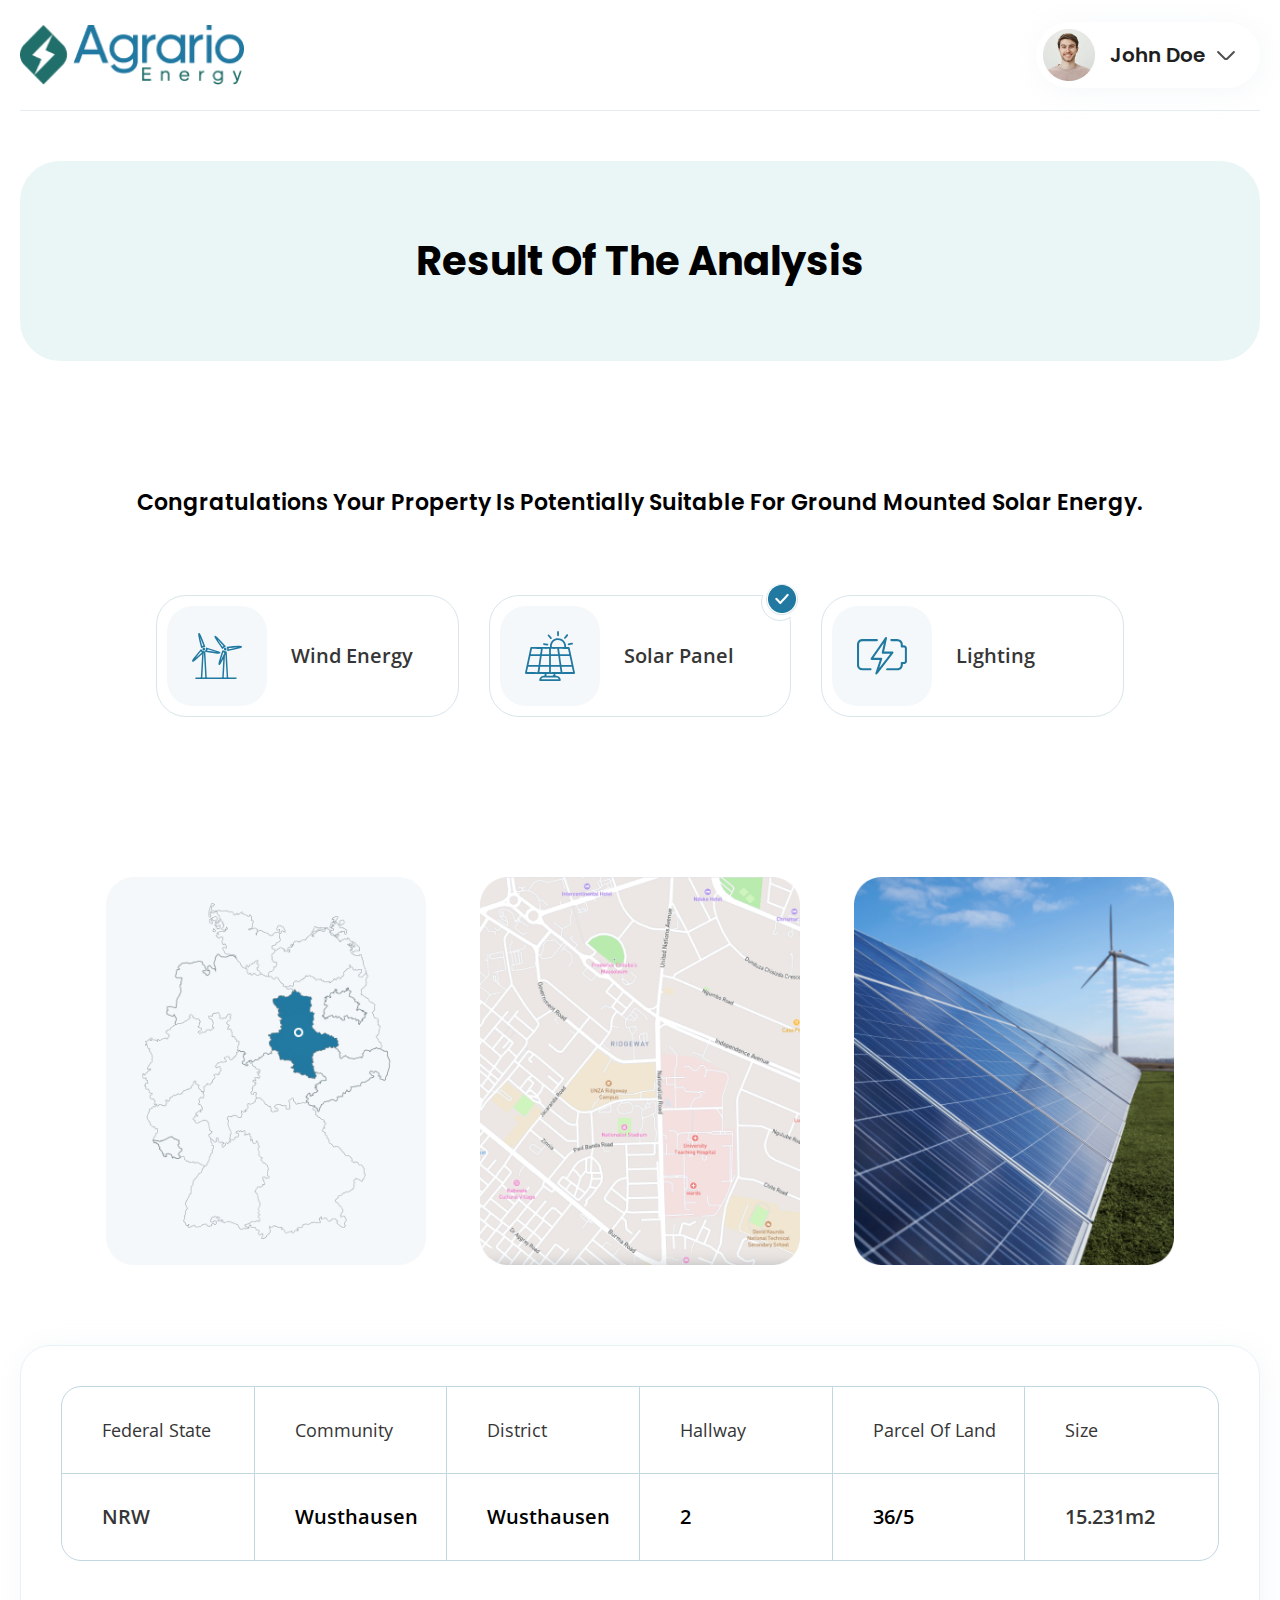
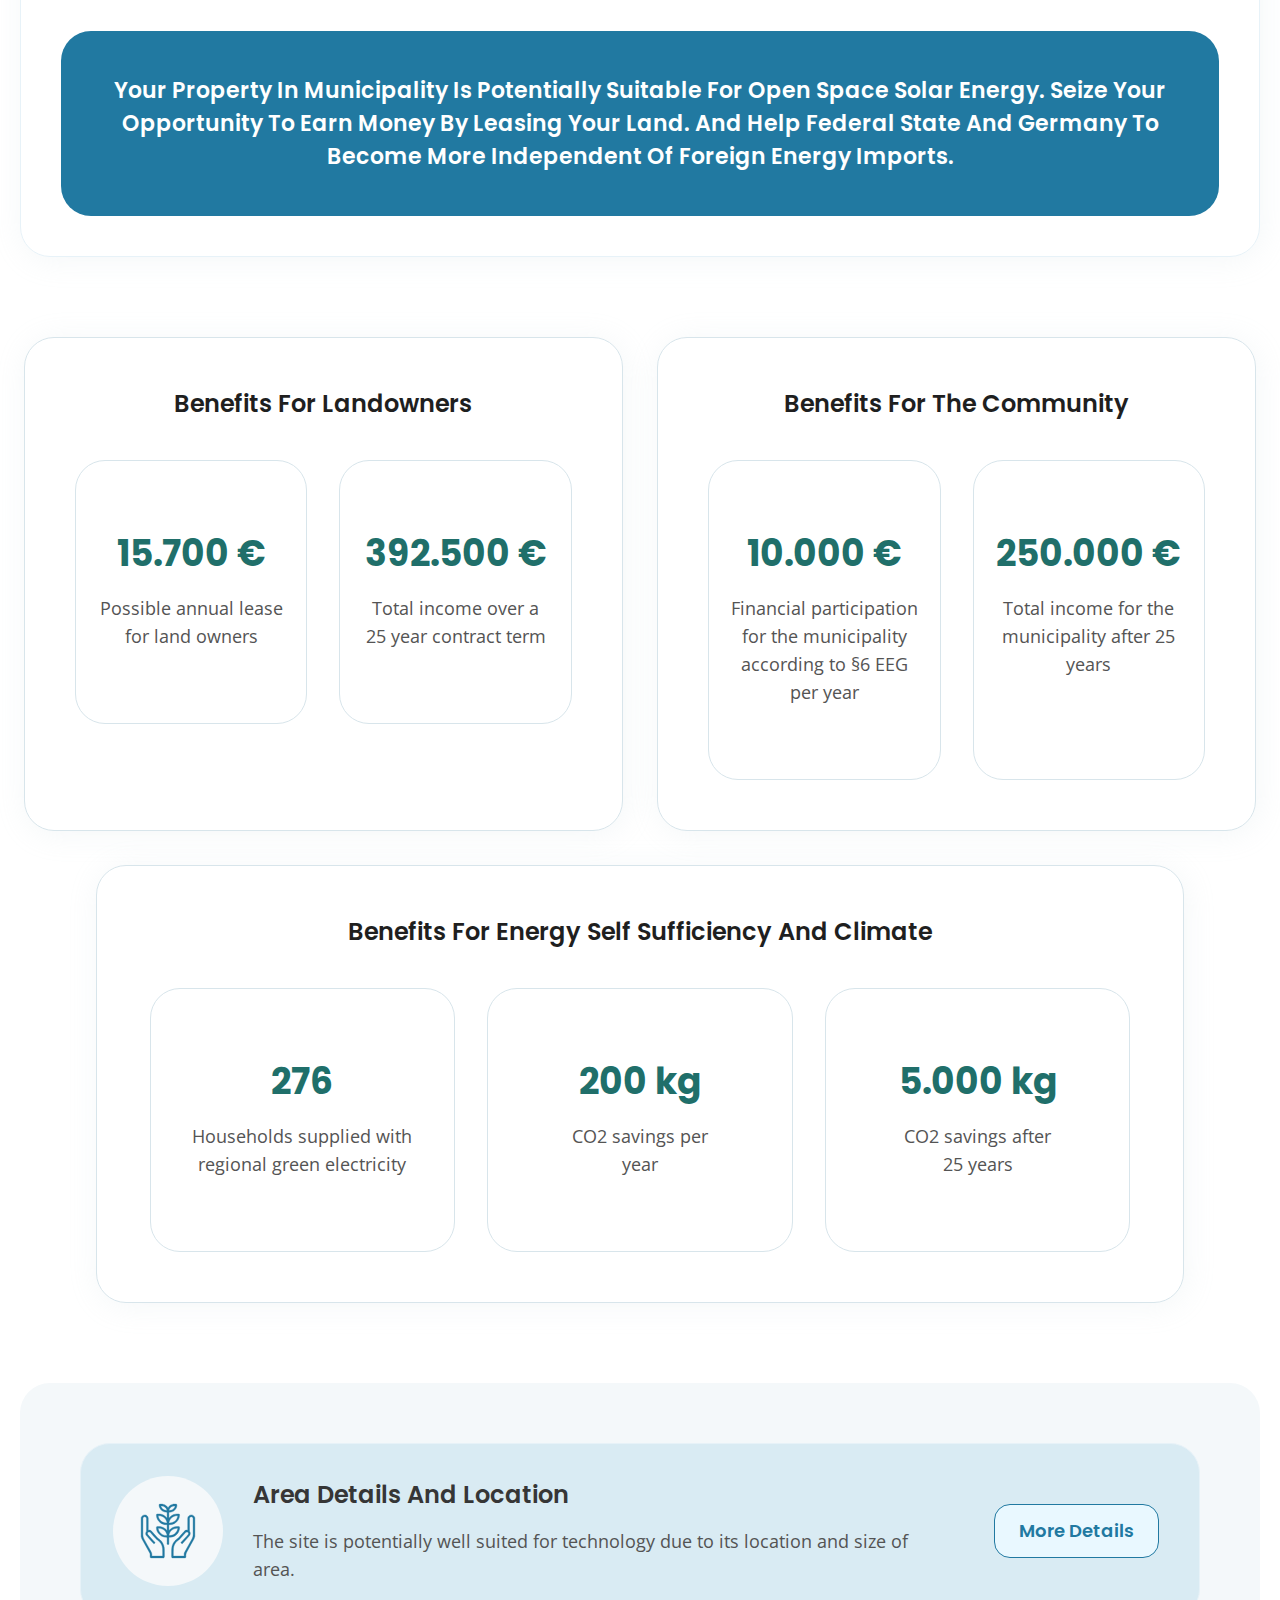
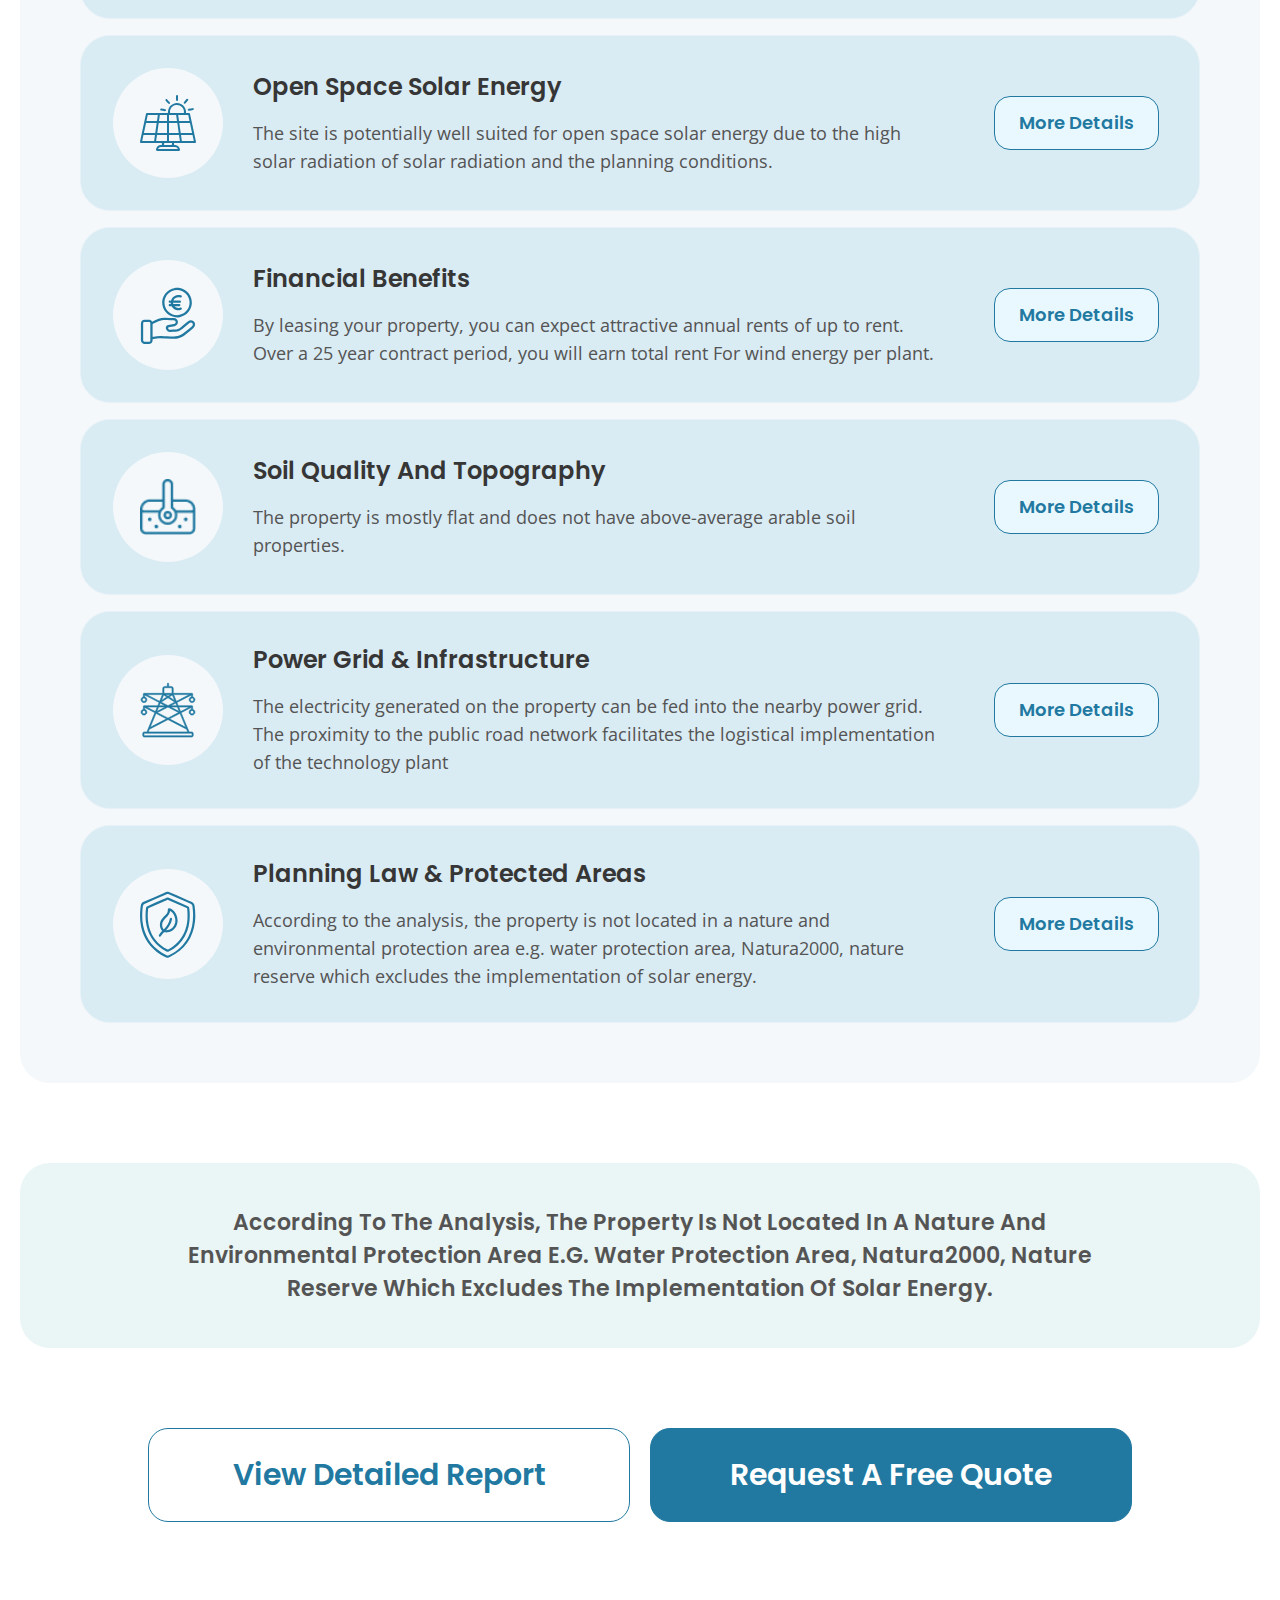
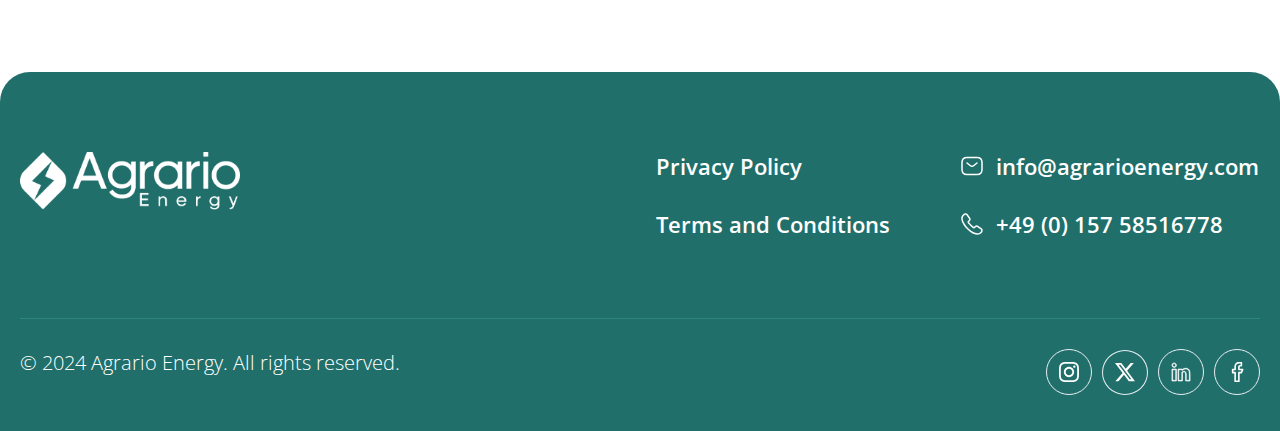
==== src/analysis_1_3.html @ be59f646 "v1" ====
<!DOCTYPE html>
<html lang="en">

<head>
    <meta charset="UTF-8">
    <meta name="viewport" content="width=device-width, initial-scale=1.0">

    <!-- google font  -->
    <link rel="preconnect" href="https://fonts.googleapis.com">
    <link rel="preconnect" href="https://fonts.gstatic.com" crossorigin>
    <link
        href="https://fonts.googleapis.com/css2?family=Open+Sans:ital,wght@0,300..800;1,300..800&family=Poppins:ital,wght@0,100;0,200;0,300;0,400;0,500;0,600;0,700;0,800;0,900;1,100;1,200;1,300;1,400;1,500;1,600;1,700;1,800;1,900&display=swap"
        rel="stylesheet">
    <title>Agrario</title>
    <link rel="stylesheet" href="./css/style.min.css">
</head>

<body>
    <!-- header start here  -->
    <header class="container px-5 font-poppins">
        <div class="flex items-center justify-end md:justify-between py-[22px] gap-14 md:gap-0 md:border-b border-b-gray-1">
            <div>
                <img src="./img/logo.png" class="w-[160px] md:w-56" alt="Logo">
            </div>
            <div class="relative">
                <!-- Profile Section with ID -->
                <div id="profileSection"
                    class="w-[44px] md:w-56 flex items-center gap-3.5 shadow-userboxshadow rounded-[60px] p-[6px] cursor-pointer"
                    onclick="toggleDropdown()">
                    <div><img src="./img/user.png" class="w-[44px] md:w-[54px]" alt="User"></div>
                    <div class="hidden md:flex items-center gap-2">
                        <h3 class="font-semibold text-black-1 text-xl">John Doe</h3>
                        <img src="./img/dropdown.svg" alt="Dropdown">
                    </div>
                </div>
    
                <!-- Dropdown Menu -->
                <div id="dropdownMenu"
                    class="absolute right-0 mt-2 w-48 bg-white border border-gray-200 rounded-lg shadow-lg hidden">
                    <ul class="py-2">
                        <li><a href="#" class="block px-4 py-2 text-gray-700 hover:bg-gray-100">Profile</a></li>
                        <li><a href="#" class="block px-4 py-2 text-gray-700 hover:bg-gray-100">Settings</a></li>
                        <li><a href="#" class="block px-4 py-2 text-gray-700 hover:bg-gray-100">Logout</a></li>
                    </ul>
                </div>
            </div>
        </div>
    </header>

    <main class="font-poppins">
        <!-- Examination start here -->
        <section class="pt-[8px] md:pt-8 lg:py-[50px] container px-5 ">
            <div class="bg-gray-2 rounded-3xl lg:rounded-[40px]">
                <h1
                    class="text-center font-semibold lg:font-bold text-[26px] lg:text-[32px] xl:text-[40px] max-w-[265px] lg:max-w-6xl mx-auto px-5 py-[30px] lg:py-[70px] capitalize">
                    result of the
                    analysis</h1>
            </div>
        </section>
        <!-- Congratulations start here -->
        <section class="py-10 lg:pt-0 xl:py-[80px] container px-5 2xl:px-0">
            <p class="text-center font-semibold text-base lg:text-[18px] xl:text-[22px] capitalize">Congratulations Your property is
                potentially suitable for Ground mounted solar energy.</p>
        </section>
        <!-- icon box  -->
        <section
            class=" xl:pb-[100px] max-w-[1008px] mx-auto px-5 2xl:px-0 grid grid-cols-1 md:grid-cols-2 lg:grid-cols-3 gap-2 lg:gap-4 xl:gap-[30px]">
            <div
                class="border border-[#D8E5EB] rounded-[22px] lg:rounded-[30px] p-2 lg:p-[10px] flex items-center gap-5 lg:gap-6">
                <div
                    class="w-[70px] xl:w-[100px] h-[70px] xl:h-[100px] bg-[#F4F8FA] rounded-[18px] lg:rounded-[26px] flex items-center justify-center">
                    <img src="./img/windenergy.svg" class="w-9 xl:w-[50px]" alt="wind energy">
                </div>
                <div>
                    <h3 class="capitalize font-opensans font-semibold text-base xl:text-xl text-gray-3">wind energy</h3>
                </div>
            </div>
            <div class="relative">
                <div class="relative overflow-hidden">
                    <div
                        class="border border-[#D8E5EB] rounded-[22px] lg:rounded-[30px] p-2 lg:p-[10px] flex items-center gap-5 lg:gap-6  ">
                        <div
                            class="w-[70px] xl:w-[100px] h-[70px] xl:h-[100px] bg-[#F4F8FA] rounded-[18px] lg:rounded-[26px] flex items-center justify-center">
                            <img src="./img/solar-panel.svg" class="w-9 xl:w-[50px]" alt="Solar panel">
                        </div>
                        <div>
                            <h3 class="capitalize font-opensans font-semibold text-base xl:text-xl text-gray-3">Solar panel</h3>
                        </div>

                    </div>
                    <div
                        class="absolute -top-3 -right-2 w-8 lg:w-[38px] h-8 lg:h-[38px] border border-[#D8E5EB] rounded-[50%] bg-white z-10">
                    </div>
                </div>
                <div
                    class="absolute -top-2 lg:-top-[11px] -right-1 lg:-right-[7px] border border-[#D8E5EB] rounded-[50%] bg-white z-50">
                    <img src="./img/checkwhite.png" class="w-6 lg:w-[30px]" alt="Check">
                </div>
            </div>
            <div
                class="border border-[#D8E5EB] rounded-[22px] lg:rounded-[30px] p-2 lg:p-[10px] flex items-center gap-5 lg:gap-6">
                <div
                    class="w-[70px] xl:w-[100px] h-[70px] xl:h-[100px] bg-[#F4F8FA] rounded-[18px] lg:rounded-[26px] flex items-center justify-center">
                    <img src="./img/lighting.svg" class="w-9 xl:w-[50px]" alt="Lighting">
                </div>
                <div>
                    <h3 class="capitalize font-opensans font-semibold text-base xl:text-xl text-gray-3">Lighting</h3>
                </div>
            </div>



        </section>
        <!-- img box  -->
        <section
            class=" max-w-[1108px] mx-auto px-5 flex gap-2 md:gap-5 xl:gap-8 2xl:gap-[38px] mt-9 lg:mt-[60px] justify-between overflow-x-scroll lg:overflow-hidden">
            <img src="./img/analysismap1.png" class="flex-shrink-0 w-[48%] lg:w-[30%]" alt="Google Map">
            <img src="./img/analysismap2.png" class="flex-shrink-0 w-[48%] lg:w-[30%]" alt="Google Map">
            <img src="./img/solar.png" class="flex-shrink-0 w-[48%] lg:w-[30%]" alt="Solar">
        </section>
        <!-- summary box  -->
        <section class="py-10 xl:py-20 2xl:py-[150px] container px-5 2xl:px-0">
            <div class="shadow-userboxshadow border border-[#E7F2F8] rounded-[30px] p-5 xl:p-10">
                <!-- table box  -->
                <div class="grid grid-cols-1 lg:grid-cols-6 border border-[#C1D7E1] rounded-2xl lg:rounded-[20px]">
                    <div class="flex flex-row lg:flex-col">
                        <p
                            class="text-gray-3 font-opensans text-[15px] xl:text-lg font-normal p-5 xl:ps-10 lg:py-[29px] border-r border-b lg:border-b-0 border-[#C1D7E1] flex-1">
                            Federal State
                        </p>
                        <h3
                            class="text-gray-3 font-opensans text-[15px] xl:text-xl font-semibold p-5 xl:ps-10 lg:py-[29px] border-b lg:border-b-0 lg:border-t lg:border-r border-[#C1D7E1] flex-1">
                            NRW</h3>
                    </div>
                    <div class="flex flex-row lg:flex-col">
                        <p
                            class="text-gray-3 font-opensans text-[15px] xl:text-lg font-normal p-5 xl:ps-10 lg:py-[29px] border-r border-b lg:border-b-0 border-[#C1D7E1] flex-1">
                            Community</p>
                        <h3
                            class=" tex-gray-3 font-opensans text-[15px] xl:text-xl font-semibold p-5 xl:ps-10 lg:py-[29px] border-b lg:border-b-0 lg:border-t lg:border-r border-[#C1D7E1] flex-1">
                            Wusthausen</h3>
                    </div>
                    <div class="flex flex-row lg:flex-col">
                        <p
                            class="text-gray-3 font-opensans text-[15px] xl:text-lg font-normal p-5 xl:ps-10 lg:py-[29px] border-r border-b lg:border-b-0 border-[#C1D7E1] flex-1">
                            District
                        </p>
                        <h3
                            class=" tex-gray-3 font-opensans text-[15px] xl:text-xl font-semibold p-5 xl:ps-10 lg:py-[29px] border-b lg:border-b-0 lg:border-t lg:border-r border-[#C1D7E1] flex-1">
                            Wusthausen</h3>
                    </div>
                    <div class="flex flex-row lg:flex-col">
                        <p
                            class="text-gray-3 font-opensans text-[15px] xl:text-lg font-normal p-5 xl:ps-10 lg:py-[29px] border-r border-b lg:border-b-0 border-[#C1D7E1] flex-1">
                            Hallway</p>
                        <h3
                            class=" tex-gray-3 font-opensans text-[15px] xl:text-xl font-semibold p-5 xl:ps-10 lg:py-[29px] border-b lg:border-b-0 lg:border-t lg:border-r border-[#C1D7E1] flex-1">
                            2
                        </h3>
                    </div>
                    <div class="flex flex-row lg:flex-col">
                        <p
                            class="text-gray-3 font-opensans text-[15px] xl:text-lg font-normal p-5 xl:ps-10 lg:py-[29px] border-r border-b lg:border-b-0 border-[#C1D7E1] flex-1">
                            Parcel Of Land</p>
                        <h3
                            class=" tex-gray-3 font-opensans text-[15px] xl:text-xl font-semibold p-5 xl:ps-10 lg:py-[29px] border-b lg:border-b-0 lg:border-t lg:border-r border-[#C1D7E1] flex-1">
                            36/5</h3>
                    </div>
                    <div class="flex flex-row lg:flex-col">
                        <p
                            class="text-gray-3 font-opensans text-[15px] xl:text-lg font-normal p-5 xl:ps-10 lg:py-[29px] border-r lg:border-r-0  border-[#C1D7E1] flex-1">
                            Size</p>
                        <h3
                            class="text-gray-3 font-opensans text-[15px] xl:text-xl font-semibold p-5 xl:ps-10 lg:py-[29px]  lg:border-t border-[#C1D7E1] flex-1">
                            15.231m2
                        </h3>
                    </div>
                </div>
                <!-- bar  -->
                <div class="bg-green-2 rounded-[16px] lg:rounded-[30px] mt-10 xl:mt-[70px]">
                    <p
                        class="text-center font-semibold text-[16px] lg:text-[22px] max-w-[1206px] mx-auto px-4 py-[30px] lg:py-[43px] capitalize text-white">
                        Your property in municipality is potentially suitable for open space solar energy. Seize your
                        opportunity to earn money
                        by leasing your land. And help federal state and Germany to become more independent of foreign
                        energy imports.
                    </p>
                </div>
            </div>
        </section>
        <!-- price box  -->
        <section class="container px-4 2xl:px-0">
            <div class="flex flex-col xl:flex-row flex-wrap gap-5 lg:gap-[34px] justify-center text-center">
                <!-- single item  -->
                <div
                    class="w-full xl:w-[48%] rounded-[20px] lg:rounded-[30px] border border-[#D8E5EB] shadow-userboxshadow p-4 p-8 xl:p-[50px]">
                    <h3 class="text-black-1 text-lg xl:text-2xl font-semibold capitalize">Benefits for landowners</h3>
                    <div class="flex justify-center gap-2 lg:gap-8 mt-[22px] lg:mt-10">
                        <div
                            class="w-[49%] py-6 lg:py-[73px] border border-[#D8E5EB] rounded-[18px] lg:rounded-[30px] px-2 lg:px-5">
                            <h3 class="text-green-1 text-[22px] lg:text-3xl xl:text-4xl font-bold">15.700 €</h3>
                            <p class="text-black-2 font-opensans text-[14px] lg:text-base xl:text-lg mt-2 xl:mt-5">Possible annual
                                lease for
                                land owners</p>
                        </div>
                        <div
                            class="w-[49%] py-6 lg:py-12 xl:py-[73px] border border-[#D8E5EB] rounded-[18px] lg:rounded-[30px] px-2 lg:px-5">
                            <h3 class="text-green-1 text-[22px] lg:text-3xl xl:text-4xl font-bold">392.500 €</h3>
                            <p class="text-black-2 font-opensans text-[14px] lg:text-base xl:text-lg mt-2 xl:mt-5">Total income over
                                a 25
                                year contract term
                            </p>
                        </div>

                    </div>
                </div>
                <!-- single item  -->
                <div
                    class="w-full xl:w-[48%] rounded-[20px] lg:rounded-[30px] border border-[#D8E5EB] shadow-userboxshadow p-4 p-8 xl:p-[50px]">
                    <h3 class="text-black-1 text-lg xl:text-2xl font-semibold capitalize">Benefits for the community
                    </h3>
                    <div class="flex justify-center gap-2 lg:gap-8 mt-[22px] lg:mt-10">
                        <div
                            class="w-[49%] py-6 lg:py-12 xl:py-[73px] border border-[#D8E5EB] rounded-[18px] lg:rounded-[30px] px-2 lg:px-5">
                            <h3 class="text-green-1 text-[22px] lg:text-3xl xl:text-4xl font-bold">10.000 €</h3>
                            <p class="text-black-2 font-opensans text-[14px] lg:text-base xl:text-lg mt-2 xl:mt-5">Financial
                                participation
                                for the
                                municipality according to §6 EEG per year</p>
                        </div>
                        <div
                            class="w-[49%] py-6 lg:py-12 xl:py-[73px] border border-[#D8E5EB] rounded-[18px] lg:rounded-[30px] px-2 lg:px-5">
                            <h3 class="text-green-1 text-[22px] lg:text-3xl xl:text-4xl font-bold">250.000 €</h3>
                            <p class="text-black-2 font-opensans text-[14px] lg:text-base xl:text-lg mt-2 xl:mt-5">Total income for
                                the
                                municipality after
                                25 years</p>
                        </div>

                    </div>
                </div>
                <!-- single item  -->
                <div
                    class="w-full xl:w-[1088px] rounded-[20px] lg:rounded-[30px] border border-[#D8E5EB] shadow-userboxshadow p-4 p-8 xl:p-[50px]">
                    <h3 class="text-black-1 text-lg xl:text-2xl font-semibold capitalize">Benefits for energy self
                        sufficiency
                        and
                        climate</h3>
                    <div class="flex justify-center gap-2 lg:gap-8 mt-[22px] lg:mt-10 flex-wrap lg:flex-nowrap">
                        <div
                            class="w-[48%] lg:w-[31%] py-6 lg:py-12 xl:py-[73px] border border-[#D8E5EB] rounded-[18px] lg:rounded-[30px] px-2 lg:px-5">
                            <h3 class="text-green-1 text-[22px] lg:text-3xl xl:text-4xl font-bold">276</h3>
                            <p class="text-black-2 font-opensans text-[14px] lg:text-base xl:text-lg mt-2 xl:mt-5">Households
                                supplied with
                                regional green
                                electricity</p>
                        </div>
                        <div
                            class="w-[48%] lg:w-[31%] py-6 lg:py-12 xl:py-[73px] border border-[#D8E5EB] rounded-[18px] lg:rounded-[30px] px-2 lg:px-5">
                            <h3 class="text-green-1 text-[22px] lg:text-3xl xl:text-4xl font-bold">200 kg</h3>
                            <p class="text-black-2 font-opensans text-[14px] lg:text-base xl:text-lg mt-2 xl:mt-5">CO2 savings per
                                <br>
                                year</p>
                        </div>
                        <div
                            class="w-[100%] lg:w-[31%] py-6 lg:py-12 xl:py-[73px] border border-[#D8E5EB] rounded-[18px] lg:rounded-[30px] px-2 lg:px-5">
                            <h3 class="text-green-1 text-[22px] lg:text-3xl xl:text-4xl font-bold">5.000 kg</h3>
                            <p class="text-black-2 font-opensans text-[14px] lg:text-base xl:text-lg mt-2 xl:mt-5">CO2 savings after
                                <br>
                                25 years</p>
                        </div>

                    </div>
                </div>


            </div>
        </section>
        <!-- faq  -->
        <section class="container px-3 md:px-5 2xl:px-0 mt-10 xl:mt-20 2xl:mt-[150px]">
            <div class="bg-[#F4F8FA] p-4 lg:p-9 xl:p-[60px] rounded-[30px] space-y-4">
                <!-- FAQ Item 1 -->
                <div class="bg-[#D9EBF3] rounded-2xl lg:rounded-[30px] overflow-hidden border border-[#E7F2F8]">
                    <button class="flex items-center justify-between w-full gap-[15px] relative"
                        onclick="toggleAccordion(1)">
                        <!-- Question -->
                        <span
                            class="flex lg:items-center gap-2 lg:gap-3 xl:gap-[30px] px-4 py-5 xl:p-8 max-w-[95%] lg:max-w-[75%] xl:max-w-[80%]">
                            <span
                                class="w-[50px] lg:w-20 xl:w-[110px] h-[50px] lg:h-20 xl:h-[110px] bg-[#F4F8FA] rounded-[50%] flex items-center justify-center">
                                <img src="./img/nature.svg" class="w-[25px] lg:w-10 xl:w-14" alt="Location">
                            </span>
                            <span class="block flex-1 text-start space-y-2 lg:space-y-4">
                                <span
                                    class="block text-gray-3 font-semibold text-base lg:text-xl xl:text-2xl capitalize w-[135px] lg:w-full">Area
                                    details and
                                    location</span>
                                <span class="block font-opensans text-sm lg:text-lg text-black-2">The site is
                                    potentially well suited
                                    for technology due to its location and size of area.</span>
                            </span>
                        </span>
                        <span id="more-details-1"
                            class="absolute lg:static z-10 top-[27px] right-3 capitalize font-semibold text-xs lg:text-lg text-green-2 inline-block lg:me-10 px-[10px] lg:px-6 py-2 lg:py-3 rounded-xl lg:rounded-2xl bg-[#E9F8FF] border border-green-2">More
                            details</span>
                    </button>
                    <!-- Answer -->
                    <div id="content-1"
                        class="accordion-content overflow-hidden transition-all duration-300 max-h-0 bg-white">
                        <div
                            class="max-w-[1015px] lg:mx-auto p-5 lg:pt-[28px] lg:pb-10 text-[12px] lg:text-[17px] font-opensans text-black-2 capitalize space-y-3 lg:space-y-8">
                            <!-- single row -->
                            <div class="grid grid-cols-3 overflow-x-auto">
                                <p>radius of residential area</p>
                                <p class="text-end">meter</p>
                                <p class="text-end">500</p>
                            </div>
                            <!-- single row -->
                            <div class="grid grid-cols-3 overflow-x-auto">
                                <p>radius of residential area</p>
                                <p class="text-end">meter</p>
                                <p class="text-end">800</p>
                            </div>
                            <!-- single row -->
                            <div class="grid grid-cols-3 overflow-x-auto">
                                <p>radius of residential area</p>
                                <p class="text-end">meter</p>
                                <p class="text-end">1000</p>
                            </div>
                            <!-- single row -->
                            <div class="grid grid-cols-3 overflow-x-auto">
                                <p>Distance of rotating beacon</p>
                                <p class="text-end">meter</p>
                                <p class="text-end">400</p>
                            </div>
                            <!-- single row -->
                            <div class="grid grid-cols-3 overflow-x-auto">
                                <p>Distance of airport</p>
                                <p class="text-end">meter</p>
                                <p class="text-end">700</p>
                            </div>
                            <!-- single row -->
                            <div class="grid grid-cols-3 overflow-x-auto">
                                <p>Energy delay</p>
                                <p class="text-end">meter</p>
                                <p class="text-end">300</p>
                            </div>
                            <!-- single row -->
                            <div class="grid grid-cols-3 overflow-x-auto">
                                <p>Average wind speed</p>
                                <p class="text-end">meter</p>
                                <p class="text-end">150</p>
                            </div>
                            <!-- single row -->
                            <div class="grid grid-cols-3 overflow-x-auto">
                                <p>Average wind speed</p>
                                <p class="text-end">meter</p>
                                <p class="text-end">200</p>
                            </div>
                            <!-- single row -->
                            <div class="grid grid-cols-3 overflow-x-auto">
                                <p>Average wind power density</p>
                                <p class="text-end">meter</p>
                                <p class="text-end">150</p>
                            </div>
                            <!-- single row -->
                            <div class="grid grid-cols-3 overflow-x-auto">
                                <p>Average wind power density</p>
                                <p class="text-end">meter</p>
                                <p class="text-end">200</p>
                            </div>
                        </div>
                    </div>
                </div>
                <!-- FAQ Item 2 -->
                <div class="bg-[#D9EBF3] rounded-2xl lg:rounded-[30px] overflow-hidden border border-[#E7F2F8]">
                    <button class="flex items-center justify-between w-full gap-[15px] relative"
                        onclick="toggleAccordion(2)">
                        <!-- Question -->
                        <span
                            class="flex lg:items-center gap-2 lg:gap-3 xl:gap-[30px] px-4 py-5 xl:p-8 max-w-[95%] lg:max-w-[75%] xl:max-w-[80%]">
                            <span
                                class="w-[50px] lg:w-20 xl:w-[110px] h-[50px] lg:h-20 xl:h-[110px] bg-[#F4F8FA] rounded-[50%] flex items-center justify-center">
                                <img src="./img/solar-panel.svg" class="w-[25px] lg:w-10 xl:w-14" alt="Location">
                            </span>
                            <span class="block flex-1 text-start space-y-2 lg:space-y-4">
                                <span
                                    class="block text-gray-3 font-semibold text-base lg:text-xl xl:text-2xl capitalize w-[135px] lg:w-full">open
                                    space solar energy</span>
                                <span class="block font-opensans text-sm lg:text-lg text-black-2">The site is
                                    potentially well suited for open space solar energy due to the high solar radiation
                                    of solar radiation and
                                    the planning conditions.</span>
                            </span>
                        </span>
                        <span id="more-details-2"
                            class="absolute lg:static z-10 top-[27px] right-3 capitalize font-semibold text-xs lg:text-lg text-green-2 inline-block lg:me-10 px-[10px] lg:px-6 py-2 lg:py-3 rounded-xl lg:rounded-2xl bg-[#E9F8FF] border border-green-2">More
                            details</span>
                    </button>
                    <!-- Answer -->
                    <div id="content-2"
                        class="accordion-content overflow-hidden transition-all duration-300 max-h-0 bg-white">
                        <div
                            class="max-w-[1015px] lg:mx-auto grid grid-cols-3 p-5 lg:pt-[28px] lg:pb-10 text-[12px] lg:text-[17px] font-opensans text-black-2 capitalize">
                            <p>Information goes here...</p>
                            <p>Additional details...</p>
                            <p>More text...</p>
                        </div>
                    </div>
                </div>
                <!-- FAQ Item 3 -->
                <div class="bg-[#D9EBF3] rounded-2xl lg:rounded-[30px] overflow-hidden border border-[#E7F2F8]">
                    <button class="flex items-center justify-between w-full gap-[15px] relative"
                        onclick="toggleAccordion(3)">
                        <!-- Question -->
                        <span
                            class="flex lg:items-center gap-2 lg:gap-3 xl:gap-[30px] px-4 py-5 xl:p-8 max-w-[95%] lg:max-w-[75%] xl:max-w-[80%]">
                            <span
                                class="w-[50px] lg:w-20 xl:w-[110px] h-[50px] lg:h-20 xl:h-[110px] bg-[#F4F8FA] rounded-[50%] flex items-center justify-center">
                                <img src="./img/financialbenefits.svg" class="w-[25px] lg:w-10 xl:w-14" alt="Location">
                            </span>
                            <span class="block flex-1 text-start space-y-2 lg:space-y-4">
                                <span
                                    class="block text-gray-3 font-semibold text-base lg:text-xl xl:text-2xl capitalize w-[135px] lg:w-full">Financial
                                    benefits</span>
                                <span class="block font-opensans text-sm lg:text-lg text-black-2">By leasing your
                                    property, you can expect attractive annual rents of up to rent. Over a 25 year
                                    contract period, you will
                                    earn total rent For wind energy per plant.</span>
                            </span>
                        </span>
                        <span id="more-details-3"
                            class="absolute lg:static z-10 top-[27px] right-3 capitalize font-semibold text-xs lg:text-lg text-green-2 inline-block lg:me-10 px-[10px] lg:px-6 py-2 lg:py-3 rounded-xl lg:rounded-2xl bg-[#E9F8FF] border border-green-2">More
                            details</span>
                    </button>
                    <!-- Answer -->
                    <div id="content-3"
                        class="accordion-content overflow-hidden transition-all duration-300 max-h-0 bg-white">
                        <div
                            class="max-w-[1015px] lg:mx-auto grid grid-cols-3 p-5 lg:pt-[28px] lg:pb-10 text-[12px] lg:text-[17px] font-opensans text-black-2 capitalize">
                            <p>Information goes here...</p>
                            <p>Additional details...</p>
                            <p>More text...</p>
                        </div>
                    </div>
                </div>
                <!-- FAQ Item 4 -->
                <div class="bg-[#D9EBF3] rounded-2xl lg:rounded-[30px] overflow-hidden border border-[#E7F2F8]">
                    <button class="flex items-center justify-between w-full gap-[15px] relative"
                        onclick="toggleAccordion(4)">
                        <!-- Question -->
                        <span
                            class="flex lg:items-center gap-2 lg:gap-3 xl:gap-[30px] px-4 py-5 xl:p-8 max-w-[95%] lg:max-w-[75%] xl:max-w-[80%]">
                            <span
                                class="w-[50px] lg:w-20 xl:w-[110px] h-[50px] lg:h-20 xl:h-[110px] bg-[#F4F8FA] rounded-[50%] flex items-center justify-center">
                                <img src="./img/soil.png" class="w-[25px] lg:w-10 xl:w-14" alt="Location">
                            </span>
                            <span class="block flex-1 text-start space-y-2 lg:space-y-4">
                                <span
                                    class="block text-gray-3 font-semibold text-base lg:text-xl xl:text-2xl capitalize w-[135px] lg:w-full">soil
                                    quality and topography</span>
                                <span class="block font-opensans text-sm lg:text-lg text-black-2">The property is mostly
                                    flat and does not have above-average arable soil properties.</span>
                            </span>
                        </span>
                        <span id="more-details-4"
                            class="absolute lg:static z-10 top-[40px] right-3 capitalize font-semibold text-xs lg:text-lg text-green-2 inline-block lg:me-10 px-[10px] lg:px-6 py-2 lg:py-3 rounded-xl lg:rounded-2xl bg-[#E9F8FF] border border-green-2">More
                            details</span>
                    </button>
                    <!-- Answer -->
                    <div id="content-4"
                        class="accordion-content overflow-hidden transition-all duration-300 max-h-0 bg-white">
                        <div
                            class="max-w-[1015px] lg:mx-auto  p-5 lg:pt-[28px] lg:pb-10 text-[12px] lg:text-[17px] font-opensans text-black-2 capitalize space-y-3 lg:space-y-8">
                            <!-- single row -->
                            <div class="grid grid-cols-3 overflow-x-auto">
                                <p>radius of residential area</p>
                                <p class="text-end">meter</p>
                                <p class="text-end">500</p>
                            </div>
                            <!-- single row -->
                            <div class="grid grid-cols-3 overflow-x-auto">
                                <p>radius of residential area</p>
                                <p class="text-end">meter</p>
                                <p class="text-end">800</p>
                            </div>
                            <!-- single row -->
                            <div class="grid grid-cols-3 overflow-x-auto">
                                <p>radius of residential area</p>
                                <p class="text-end">meter</p>
                                <p class="text-end">1000</p>
                            </div>
                            <!-- single row -->
                            <div class="grid grid-cols-3 overflow-x-auto">
                                <p>Distance of rotating beacon</p>
                                <p class="text-end">meter</p>
                                <p class="text-end">400</p>
                            </div>
                            <!-- single row -->
                            <div class="grid grid-cols-3 overflow-x-auto">
                                <p>Distance of airport</p>
                                <p class="text-end">meter</p>
                                <p class="text-end">700</p>
                            </div>
                            <!-- single row -->
                            <div class="grid grid-cols-3 overflow-x-auto">
                                <p>Energy delay</p>
                                <p class="text-end">meter</p>
                                <p class="text-end">300</p>
                            </div>
                            <!-- single row -->
                            <div class="grid grid-cols-3 overflow-x-auto">
                                <p>Average wind speed</p>
                                <p class="text-end">meter</p>
                                <p class="text-end">150</p>
                            </div>
                            <!-- single row -->
                            <div class="grid grid-cols-3 overflow-x-auto">
                                <p>Average wind speed</p>
                                <p class="text-end">meter</p>
                                <p class="text-end">200</p>
                            </div>
                            <!-- single row -->
                            <div class="grid grid-cols-3 overflow-x-auto">
                                <p>Average wind power density</p>
                                <p class="text-end">meter</p>
                                <p class="text-end">150</p>
                            </div>
                            <!-- single row -->
                            <div class="grid grid-cols-3 overflow-x-auto">
                                <p>Average wind power density</p>
                                <p class="text-end">meter</p>
                                <p class="text-end">200</p>
                            </div>
                        </div>
                    </div>
                </div>
                <!-- FAQ Item 5 -->
                <div class="bg-[#D9EBF3] rounded-2xl lg:rounded-[30px] overflow-hidden border border-[#E7F2F8]">
                    <button class="flex items-center justify-between w-full gap-[15px] relative"
                        onclick="toggleAccordion(5)">
                        <!-- Question -->
                        <span
                            class="flex lg:items-center gap-2 lg:gap-3 xl:gap-[30px] px-4 py-5 xl:p-8 max-w-[95%] lg:max-w-[75%] xl:max-w-[80%]">
                            <span
                                class="w-[50px] lg:w-20 xl:w-[110px] h-[50px] lg:h-20 xl:h-[110px] bg-[#F4F8FA] rounded-[50%] flex items-center justify-center">
                                <img src="./img/infrastructure.svg" class="w-[25px] lg:w-10 xl:w-14" alt="Location">
                            </span>
                            <span class="block flex-1 text-start space-y-2 lg:space-y-4">
                                <span
                                    class="block text-gray-3 font-semibold text-base lg:text-xl xl:text-2xl capitalize w-[135px] lg:w-full">power
                                    grid & infrastructure</span>
                                <span class="block font-opensans text-sm lg:text-lg text-black-2">The electricity
                                    generated on the property can be fed into the nearby power grid. The proximity to
                                    the public road
                                    network facilitates the logistical implementation of the technology plant</span>
                            </span>
                        </span>
                        <span id="more-details-5"
                            class="absolute lg:static z-10 top-[27px] right-3 capitalize font-semibold text-xs lg:text-lg text-green-2 inline-block lg:me-10 px-[10px] lg:px-6 py-2 lg:py-3 rounded-xl lg:rounded-2xl bg-[#E9F8FF] border border-green-2">More
                            details</span>
                    </button>
                    <!-- Answer -->
                    <div id="content-5"
                        class="accordion-content overflow-hidden transition-all duration-300 max-h-0 bg-white">
                        <div
                            class="max-w-[1015px] lg:mx-auto grid grid-cols-3 p-5 lg:pt-[28px] lg:pb-10 text-[12px] lg:text-[17px] font-opensans text-black-2 capitalize">
                            <p>Information goes here...</p>
                            <p>Additional details...</p>
                            <p>More text...</p>
                        </div>
                    </div>
                </div>
                <!-- FAQ Item 6 -->
                <div class="bg-[#D9EBF3] rounded-2xl lg:rounded-[30px] overflow-hidden border border-[#E7F2F8]">
                    <button class="flex items-center justify-between w-full gap-[15px] relative"
                        onclick="toggleAccordion(6)">
                        <!-- Question -->
                        <span
                            class="flex lg:items-center gap-2 lg:gap-3 xl:gap-[30px] px-4 py-5 xl:p-8 max-w-[95%] lg:max-w-[75%] xl:max-w-[80%]">
                            <span
                                class="w-[50px] lg:w-20 xl:w-[110px] h-[50px] lg:h-20 xl:h-[110px] bg-[#F4F8FA] rounded-[50%] flex items-center justify-center">
                                <img src="./img/planing.svg" class="w-[25px] lg:w-10 xl:w-14" alt="Location">
                            </span>
                            <span class="block flex-1 text-start space-y-2 lg:space-y-4">
                                <span
                                    class="block text-gray-3 font-semibold text-base lg:text-xl xl:text-2xl capitalize w-[135px] lg:w-full">Planning
                                    Law & Protected Areas</span>
                                <span class="block font-opensans text-sm lg:text-lg text-black-2">According to the
                                    analysis, the property is not located in a nature and environmental protection area
                                    e.g. water
                                    protection area, Natura2000, nature reserve which excludes the implementation of
                                    solar energy.</span>
                            </span>
                        </span>
                        <span id="more-details-6"
                            class="absolute lg:static z-10 top-[27px] right-3 capitalize font-semibold text-xs lg:text-lg text-green-2 inline-block lg:me-10 px-[10px] lg:px-6 py-2 lg:py-3 rounded-xl lg:rounded-2xl bg-[#E9F8FF] border border-green-2">More
                            details</span>
                    </button>
                    <!-- Answer -->
                    <div id="content-6"
                        class="accordion-content overflow-hidden transition-all duration-300 max-h-0 bg-white">
                        <div
                            class="max-w-[1015px] lg:mx-auto grid grid-cols-3 p-5 lg:pt-[28px] lg:pb-10 text-[12px] lg:text-[17px] font-opensans text-black-2 capitalize">
                            <p>Information goes here...</p>
                            <p>Additional details...</p>
                            <p>More text...</p>
                        </div>
                    </div>
                </div>


            </div>
        </section>
        <section class="container px-5 2xl:px-0 py-10 xl:py-20">
            <div class="bg-[#EAF5F5] rounded-[30px]">
                <p
                    class="text-center font-semibold text-[16px] lg:text-[20px] xl:text-[22px] max-w-[990px] mx-auto px-5 py-[30px] lg:py-[43px] capitalize text-black-2">
                    According to the analysis, the property is not located in a nature and environmental protection area
                    e.g. water
                    protection area, Natura2000, nature reserve which excludes the implementation of solar energy.
                </p>
            </div>
        </section>
        <!-- cta & btn  -->
        <section class="pb-[50px] lg:pb-20 xl:pb-[150px] max-w-[1024px] mx-auto px-5">
            <div class="flex flex-col-reverse md:flex-row items-center justify-between gap-5 text-center">
                <a href="#"
                    class="w-full md:w-auto text-green-2 hover:text-white text-[22px] xl:text-3xl font-semibold flex-1 py-[22px] xl:py-[28px] bg-transparent hover:bg-black-1 rounded-[20px] block border border-green-2 capitalize">View
                    detailed report</a>
                <a href="#"
                    class="w-full md:w-auto text-white text-[22px] xl:text-3xl font-semibold flex-1 py-[22px] xl:py-[28px] bg-green-2 hover:bg-black-1 rounded-[20px] block border border-green-2 capitalize">Request
                    a free quote</a>
            </div>
        </section>

    </main>

    
<!-- footer start here  -->
<footer class="bg-green-1 rounded-t-[20px] lg:rounded-t-[30px] font-opensans text-white">
    <div class="container px-5">
        <div
            class="py-10 lg:py-20 2xl:py-[111px] flex justify-between flex-col lg:flex-row gap-10 lg:gap-8 border-b border-b-[#2C857F]">
            <div class="w-full lg:w-1/2">
                <img src="./img/footerLogo.png" class="w-[180px] lg:w-[220px] 2xl:w-[300px] mx-auto lg:ml-0" alt="Footer-Logo">
            </div>
            <div
                class="w-full lg:w-1/2 flex justify-between flex-col lg:flex-row gap-[30px] text-base lg:text-lg xl:text-[22px] font-semibold">
                <div class="w-full lg:w-[195px] xl:w-[234px]">
                    <ul class="space-y-[30px] lg:space-y-[30px] 2xl:space-y-[70px] text-center lg:text-start">
                        <li><a href="#" class="hover:text-black-1">Privacy Policy</a></li>
                        <li><a href="#" class="hover:text-black-1">Terms and Conditions</a></li>
                    </ul>
                </div>
                <div class="w-full lg:w-[212px] xl:w-[300px]">
                    <ul class="space-y-[30px] lg:space-y-[30px] 2xl:space-y-[70px]">
                        <li><a href="maito:info@agrarioenergy.com"
                                class="flex items-center gap-2 xl:gap-3 justify-center lg:justify-start">
                                <span><img src="./img/email.svg" class="w-6" alt="email"></span>
                                <span>info@agrarioenergy.com</span>
                            </a></li>
                        <li><a href="tel:+49 (0) 157 58516778"
                                class="flex items-center gap-2 xl:gap-3 justify-center lg:justify-start">
                                <span><img src="./img/call.svg" class="w-6" alt="Phone"></span>
                                <span>+49 (0) 157 58516778</span>
                            </a></li>
                    </ul>
                </div>
            </div>
        </div>
        <div class="py-10 lg:py-[30px] flex justify-between flex-col-reverse lg:flex-row gap-[30px]">
            <div class="flex-1">
                <p class="text-base lg:text-xl font-light text-center lg:text-start">© 2024 Agrario Energy. All
                    rights reserved.</p>
            </div>
            <div class="flex-1">
                <ul class="flex items-center justify-center lg:justify-end gap-[10px]">
                    <li>
                        <a href="#"
                            class="border border-[#E8EEF2] hover:border-black-1 inline-block p-3 rounded-[50%] hover:bg-black-1">
                            <img src="./img/instagram.svg" class="w-5" alt="Instragram">
                        </a>
                    </li>
                    <li>
                        <a href="#"
                            class="border border-[#E8EEF2] hover:border-black-1 inline-block p-3 rounded-[50%] hover:bg-black-1">
                            <img src="./img/twitter.svg" class="w-5" alt="twitter">
                        </a>
                    </li>
                    <li>
                        <a href="#"
                            class="border border-[#E8EEF2] hover:border-black-1 inline-block p-3 rounded-[50%] hover:bg-black-1">
                            <img src="./img/linkedin.svg" class="w-5" alt="linkedin">
                        </a>
                    </li>
                    <li>
                        <a href="#"
                            class="border border-[#E8EEF2] hover:border-black-1 inline-block p-3 rounded-[50%] hover:bg-black-1">
                            <img src="./img/facebook.svg" class="w-5" alt="facebook">
                        </a>
                    </li>
                </ul>
            </div>
        </div>
    </div>
</footer>

    <script src="./js/dropDown.js"></script>
    <script src="./js/accordion.js"></script>

</body>

</html>
---- src/css/style.min.css ----
/*! tailwindcss v3.3.4 | MIT License | https://tailwindcss.com*/*,:after,:before{box-sizing:border-box;border:0 solid #e5e7eb}:after,:before{--tw-content:""}html{line-height:1.5;-webkit-text-size-adjust:100%;-moz-tab-size:4;-o-tab-size:4;tab-size:4;font-family:ui-sans-serif,system-ui,-apple-system,BlinkMacSystemFont,Segoe UI,Roboto,Helvetica Neue,Arial,Noto Sans,sans-serif,Apple Color Emoji,Segoe UI Emoji,Segoe UI Symbol,Noto Color Emoji;font-feature-settings:normal;font-variation-settings:normal}body{margin:0;line-height:inherit}hr{height:0;color:inherit;border-top-width:1px}abbr:where([title]){-webkit-text-decoration:underline dotted;text-decoration:underline dotted}h1,h2,h3,h4,h5,h6{font-size:inherit;font-weight:inherit}a{color:inherit;text-decoration:inherit}b,strong{font-weight:bolder}code,kbd,pre,samp{font-family:ui-monospace,SFMono-Regular,Menlo,Monaco,Consolas,Liberation Mono,Courier New,monospace;font-size:1em}small{font-size:80%}sub,sup{font-size:75%;line-height:0;position:relative;vertical-align:initial}sub{bottom:-.25em}sup{top:-.5em}table{text-indent:0;border-color:inherit;border-collapse:collapse}button,input,optgroup,select,textarea{font-family:inherit;font-feature-settings:inherit;font-variation-settings:inherit;font-size:100%;font-weight:inherit;line-height:inherit;color:inherit;margin:0;padding:0}button,select{text-transform:none}[type=button],[type=reset],[type=submit],button{-webkit-appearance:button;background-color:initial;background-image:none}:-moz-focusring{outline:auto}:-moz-ui-invalid{box-shadow:none}progress{vertical-align:initial}::-webkit-inner-spin-button,::-webkit-outer-spin-button{height:auto}[type=search]{-webkit-appearance:textfield;outline-offset:-2px}::-webkit-search-decoration{-webkit-appearance:none}::-webkit-file-upload-button{-webkit-appearance:button;font:inherit}summary{display:list-item}blockquote,dd,dl,figure,h1,h2,h3,h4,h5,h6,hr,p,pre{margin:0}fieldset{margin:0}fieldset,legend{padding:0}menu,ol,ul{list-style:none;margin:0;padding:0}dialog{padding:0}textarea{resize:vertical}input::-moz-placeholder,textarea::-moz-placeholder{opacity:1;color:#9ca3af}input::placeholder,textarea::placeholder{opacity:1;color:#9ca3af}[role=button],button{cursor:pointer}:disabled{cursor:default}audio,canvas,embed,iframe,img,object,svg,video{display:block;vertical-align:middle}img,video{max-width:100%;height:auto}[hidden]{display:none}*,::backdrop,:after,:before{--tw-border-spacing-x:0;--tw-border-spacing-y:0;--tw-translate-x:0;--tw-translate-y:0;--tw-rotate:0;--tw-skew-x:0;--tw-skew-y:0;--tw-scale-x:1;--tw-scale-y:1;--tw-pan-x: ;--tw-pan-y: ;--tw-pinch-zoom: ;--tw-scroll-snap-strictness:proximity;--tw-gradient-from-position: ;--tw-gradient-via-position: ;--tw-gradient-to-position: ;--tw-ordinal: ;--tw-slashed-zero: ;--tw-numeric-figure: ;--tw-numeric-spacing: ;--tw-numeric-fraction: ;--tw-ring-inset: ;--tw-ring-offset-width:0px;--tw-ring-offset-color:#fff;--tw-ring-color:#3b82f680;--tw-ring-offset-shadow:0 0 #0000;--tw-ring-shadow:0 0 #0000;--tw-shadow:0 0 #0000;--tw-shadow-colored:0 0 #0000;--tw-blur: ;--tw-brightness: ;--tw-contrast: ;--tw-grayscale: ;--tw-hue-rotate: ;--tw-invert: ;--tw-saturate: ;--tw-sepia: ;--tw-drop-shadow: ;--tw-backdrop-blur: ;--tw-backdrop-brightness: ;--tw-backdrop-contrast: ;--tw-backdrop-grayscale: ;--tw-backdrop-hue-rotate: ;--tw-backdrop-invert: ;--tw-backdrop-opacity: ;--tw-backdrop-saturate: ;--tw-backdrop-sepia: }.container{width:100%;margin-right:auto;margin-left:auto}@media (min-width:640px){.container{max-width:640px}}@media (min-width:768px){.container{max-width:768px}}@media (min-width:1024px){.container{max-width:1024px}}@media (min-width:1280px){.container{max-width:1280px}}@media (min-width:1536px){.container{max-width:1536px}}.absolute{position:absolute}.relative{position:relative}.-right-1{right:-.25rem}.-right-2{right:-.5rem}.-top-2{top:-.5rem}.-top-3{top:-.75rem}.left-1\/2{left:50%}.left-\[71\%\]{left:71%}.left-\[72\%\]{left:72%}.right-0{right:0}.right-3{right:.75rem}.right-\[18px\]{right:18px}.top-1\/2{top:50%}.top-\[21\%\]{top:21%}.top-\[27px\]{top:27px}.top-\[40px\]{top:40px}.-z-10{z-index:-10}.z-10{z-index:10}.z-50{z-index:50}.mx-auto{margin-left:auto;margin-right:auto}.mb-\[10px\]{margin-bottom:10px}.mb-\[50px\]{margin-bottom:50px}.ms-1{margin-inline-start:.25rem}.ms-1\.5{margin-inline-start:.375rem}.mt-10{margin-top:2.5rem}.mt-14{margin-top:3.5rem}.mt-2{margin-top:.5rem}.mt-4{margin-top:1rem}.mt-5{margin-top:1.25rem}.mt-9{margin-top:2.25rem}.mt-\[10px\]{margin-top:10px}.mt-\[22px\]{margin-top:22px}.mt-\[26px\]{margin-top:26px}.mt-\[30px\]{margin-top:30px}.block{display:block}.inline-block{display:inline-block}.flex{display:flex}.table{display:table}.grid{display:grid}.hidden{display:none}.h-5{height:1.25rem}.h-8{height:2rem}.h-\[10px\]{height:10px}.h-\[2px\]{height:2px}.h-\[38px\]{height:38px}.h-\[50px\]{height:50px}.h-\[70px\]{height:70px}.h-\[84px\]{height:84px}.h-full{height:100%}.max-h-0{max-height:0}.w-1\/2{width:50%}.w-48{width:12rem}.w-5{width:1.25rem}.w-6{width:1.5rem}.w-8{width:2rem}.w-9{width:2.25rem}.w-\[0\%\]{width:0}.w-\[100\%\]{width:100%}.w-\[135px\]{width:135px}.w-\[160px\]{width:160px}.w-\[180px\]{width:180px}.w-\[18px\]{width:18px}.w-\[20\%\]{width:20%}.w-\[25px\]{width:25px}.w-\[30\%\]{width:30%}.w-\[35\%\]{width:35%}.w-\[38px\]{width:38px}.w-\[44px\]{width:44px}.w-\[45\%\]{width:45%}.w-\[48\%\]{width:48%}.w-\[49\%\]{width:49%}.w-\[50px\]{width:50px}.w-\[57\%\]{width:57%}.w-\[60\%\]{width:60%}.w-\[65\%\]{width:65%}.w-\[70\%\]{width:70%}.w-\[70px\]{width:70px}.w-\[76\%\]{width:76%}.w-\[84px\]{width:84px}.w-\[90\%\]{width:90%}.w-full{width:100%}.max-w-6xl{max-width:72rem}.max-w-\[1008px\]{max-width:1008px}.max-w-\[1015px\]{max-width:1015px}.max-w-\[1024px\]{max-width:1024px}.max-w-\[1051px\]{max-width:1051px}.max-w-\[1108px\]{max-width:1108px}.max-w-\[1206px\]{max-width:1206px}.max-w-\[1289px\]{max-width:1289px}.max-w-\[205px\]{max-width:205px}.max-w-\[221px\]{max-width:221px}.max-w-\[265px\]{max-width:265px}.max-w-\[335px\]{max-width:335px}.max-w-\[588px\]{max-width:588px}.max-w-\[682px\]{max-width:682px}.max-w-\[726px\]{max-width:726px}.max-w-\[750px\]{max-width:750px}.max-w-\[95\%\]{max-width:95%}.max-w-\[990px\]{max-width:990px}.flex-1{flex:1 1 0%}.flex-shrink-0{flex-shrink:0}.-translate-x-1\/2{--tw-translate-x:-50%}.-translate-x-1\/2,.-translate-y-1\/2{transform:translate(var(--tw-translate-x),var(--tw-translate-y)) rotate(var(--tw-rotate)) skewX(var(--tw-skew-x)) skewY(var(--tw-skew-y)) scaleX(var(--tw-scale-x)) scaleY(var(--tw-scale-y))}.-translate-y-1\/2{--tw-translate-y:-50%}.cursor-pointer{cursor:pointer}.grid-cols-1{grid-template-columns:repeat(1,minmax(0,1fr))}.grid-cols-3{grid-template-columns:repeat(3,minmax(0,1fr))}.flex-row{flex-direction:row}.flex-col{flex-direction:column}.flex-col-reverse{flex-direction:column-reverse}.flex-wrap{flex-wrap:wrap}.items-center{align-items:center}.justify-end{justify-content:flex-end}.justify-center{justify-content:center}.justify-between{justify-content:space-between}.gap-10{gap:2.5rem}.gap-14{gap:3.5rem}.gap-2{gap:.5rem}.gap-3{gap:.75rem}.gap-3\.5{gap:.875rem}.gap-4{gap:1rem}.gap-5{gap:1.25rem}.gap-\[10px\]{gap:10px}.gap-\[15px\]{gap:15px}.gap-\[22px\]{gap:22px}.gap-\[30px\]{gap:30px}.gap-x-\[58px\]{-moz-column-gap:58px;column-gap:58px}.gap-x-\[60px\]{-moz-column-gap:60px;column-gap:60px}.gap-y-10{row-gap:2.5rem}.gap-y-6{row-gap:1.5rem}.gap-y-\[30px\]{row-gap:30px}.space-x-2>:not([hidden])~:not([hidden]){--tw-space-x-reverse:0;margin-right:calc(.5rem*var(--tw-space-x-reverse));margin-left:calc(.5rem*(1 - var(--tw-space-x-reverse)))}.space-y-2>:not([hidden])~:not([hidden]){--tw-space-y-reverse:0;margin-top:calc(.5rem*(1 - var(--tw-space-y-reverse)));margin-bottom:calc(.5rem*var(--tw-space-y-reverse))}.space-y-3>:not([hidden])~:not([hidden]){--tw-space-y-reverse:0;margin-top:calc(.75rem*(1 - var(--tw-space-y-reverse)));margin-bottom:calc(.75rem*var(--tw-space-y-reverse))}.space-y-4>:not([hidden])~:not([hidden]){--tw-space-y-reverse:0;margin-top:calc(1rem*(1 - var(--tw-space-y-reverse)));margin-bottom:calc(1rem*var(--tw-space-y-reverse))}.space-y-5>:not([hidden])~:not([hidden]){--tw-space-y-reverse:0;margin-top:calc(1.25rem*(1 - var(--tw-space-y-reverse)));margin-bottom:calc(1.25rem*var(--tw-space-y-reverse))}.space-y-\[10px\]>:not([hidden])~:not([hidden]){--tw-space-y-reverse:0;margin-top:calc(10px*(1 - var(--tw-space-y-reverse)));margin-bottom:calc(10px*var(--tw-space-y-reverse))}.space-y-\[18px\]>:not([hidden])~:not([hidden]){--tw-space-y-reverse:0;margin-top:calc(18px*(1 - var(--tw-space-y-reverse)));margin-bottom:calc(18px*var(--tw-space-y-reverse))}.space-y-\[30px\]>:not([hidden])~:not([hidden]){--tw-space-y-reverse:0;margin-top:calc(30px*(1 - var(--tw-space-y-reverse)));margin-bottom:calc(30px*var(--tw-space-y-reverse))}.self-end{align-self:flex-end}.overflow-hidden{overflow:hidden}.overflow-x-auto{overflow-x:auto}.overflow-x-scroll{overflow-x:scroll}.rounded{border-radius:.25rem}.rounded-2xl{border-radius:1rem}.rounded-3xl{border-radius:1.5rem}.rounded-\[16px\]{border-radius:16px}.rounded-\[18px\]{border-radius:18px}.rounded-\[20px\]{border-radius:20px}.rounded-\[22px\]{border-radius:22px}.rounded-\[30px\]{border-radius:30px}.rounded-\[50\%\]{border-radius:50%}.rounded-\[60px\]{border-radius:60px}.rounded-\[6px\]{border-radius:6px}.rounded-lg{border-radius:.5rem}.rounded-xl{border-radius:.75rem}.rounded-t-\[20px\]{border-top-left-radius:20px;border-top-right-radius:20px}.border{border-width:1px}.border-y{border-top-width:1px}.border-b,.border-y{border-bottom-width:1px}.border-l{border-left-width:1px}.border-r{border-right-width:1px}.border-t{border-top-width:1px}.border-\[\#\#E9F0F3\]{border-color:##E9F0F3}.border-\[\#C1D7E1\]{--tw-border-opacity:1;border-color:rgb(193 215 225/var(--tw-border-opacity))}.border-\[\#C7E1E0\]{--tw-border-opacity:1;border-color:rgb(199 225 224/var(--tw-border-opacity))}.border-\[\#D2E2EA\]{--tw-border-opacity:1;border-color:rgb(210 226 234/var(--tw-border-opacity))}.border-\[\#D8E5EB\]{--tw-border-opacity:1;border-color:rgb(216 229 235/var(--tw-border-opacity))}.border-\[\#E4EDF0\]{--tw-border-opacity:1;border-color:rgb(228 237 240/var(--tw-border-opacity))}.border-\[\#E7F2F8\]{--tw-border-opacity:1;border-color:rgb(231 242 248/var(--tw-border-opacity))}.border-\[\#E8EEF2\]{--tw-border-opacity:1;border-color:rgb(232 238 242/var(--tw-border-opacity))}.border-\[max-w-\[1051px\]\]{border-color:max-w-[1051px]}.border-gray-200{--tw-border-opacity:1;border-color:rgb(229 231 235/var(--tw-border-opacity))}.border-green-1{--tw-border-opacity:1;border-color:rgb(32 111 106/var(--tw-border-opacity))}.border-green-2{--tw-border-opacity:1;border-color:rgb(33 121 161/var(--tw-border-opacity))}.border-b-\[\#2C857F\]{--tw-border-opacity:1;border-bottom-color:rgb(44 133 127/var(--tw-border-opacity))}.border-b-gray-1{--tw-border-opacity:1;border-bottom-color:rgb(229 237 240/var(--tw-border-opacity))}.bg-\[\#B5DBD9\]{--tw-bg-opacity:1;background-color:rgb(181 219 217/var(--tw-bg-opacity))}.bg-\[\#D1E7E7\]{--tw-bg-opacity:1;background-color:rgb(209 231 231/var(--tw-bg-opacity))}.bg-\[\#D9EBF3\]{--tw-bg-opacity:1;background-color:rgb(217 235 243/var(--tw-bg-opacity))}.bg-\[\#E9F8FF\]{--tw-bg-opacity:1;background-color:rgb(233 248 255/var(--tw-bg-opacity))}.bg-\[\#EAF5F5\]{--tw-bg-opacity:1;background-color:rgb(234 245 245/var(--tw-bg-opacity))}.bg-\[\#F4F8FA\]{--tw-bg-opacity:1;background-color:rgb(244 248 250/var(--tw-bg-opacity))}.bg-gray-2{--tw-bg-opacity:1;background-color:rgb(234 245 245/var(--tw-bg-opacity))}.bg-green-1{--tw-bg-opacity:1;background-color:rgb(32 111 106/var(--tw-bg-opacity))}.bg-green-2{--tw-bg-opacity:1;background-color:rgb(33 121 161/var(--tw-bg-opacity))}.bg-transparent{background-color:initial}.bg-white{--tw-bg-opacity:1;background-color:rgb(255 255 255/var(--tw-bg-opacity))}.p-1{padding:.25rem}.p-2{padding:.5rem}.p-3{padding:.75rem}.p-4{padding:1rem}.p-5{padding:1.25rem}.p-8{padding:2rem}.p-\[6px\]{padding:6px}.p-\[7px\]{padding:7px}.px-2{padding-left:.5rem;padding-right:.5rem}.px-3{padding-left:.75rem;padding-right:.75rem}.px-4{padding-left:1rem;padding-right:1rem}.px-5{padding-left:1.25rem;padding-right:1.25rem}.px-\[10px\]{padding-left:10px;padding-right:10px}.px-\[130px\]{padding-left:130px;padding-right:130px}.px-\[18px\]{padding-left:18px;padding-right:18px}.px-\[53px\]{padding-left:53px;padding-right:53px}.py-10{padding-top:2.5rem;padding-bottom:2.5rem}.py-2{padding-top:.5rem;padding-bottom:.5rem}.py-5{padding-top:1.25rem;padding-bottom:1.25rem}.py-6{padding-top:1.5rem;padding-bottom:1.5rem}.py-8{padding-top:2rem;padding-bottom:2rem}.py-\[14px\]{padding-top:14px;padding-bottom:14px}.py-\[17px\]{padding-top:17px;padding-bottom:17px}.py-\[18px\]{padding-top:18px;padding-bottom:18px}.py-\[22px\]{padding-top:22px;padding-bottom:22px}.py-\[2px\]{padding-top:2px;padding-bottom:2px}.py-\[30px\]{padding-top:30px;padding-bottom:30px}.py-\[50px\]{padding-top:50px;padding-bottom:50px}.pb-5{padding-bottom:1.25rem}.pb-8{padding-bottom:2rem}.pb-\[18px\]{padding-bottom:18px}.pb-\[50px\]{padding-bottom:50px}.pb-\[6px\]{padding-bottom:6px}.pl-10{padding-left:2.5rem}.pt-10{padding-top:2.5rem}.pt-3{padding-top:.75rem}.pt-3\.5{padding-top:.875rem}.pt-5{padding-top:1.25rem}.pt-6{padding-top:1.5rem}.pt-\[18px\]{padding-top:18px}.pt-\[22px\]{padding-top:22px}.pt-\[50px\]{padding-top:50px}.pt-\[8px\]{padding-top:8px}.text-center{text-align:center}.text-start{text-align:start}.text-end{text-align:end}.font-opensans{font-family:Open Sans,sans-serif}.font-poppins{font-family:Poppins,sans-serif}.text-\[12px\]{font-size:12px}.text-\[13px\]{font-size:13px}.text-\[14px\]{font-size:14px}.text-\[15px\]{font-size:15px}.text-\[16px\]{font-size:16px}.text-\[22px\]{font-size:22px}.text-\[26px\]{font-size:26px}.text-\[32px\]{font-size:32px}.text-base{font-size:1rem;line-height:1.5rem}.text-lg{font-size:1.125rem;line-height:1.75rem}.text-sm{font-size:.875rem;line-height:1.25rem}.text-xl{font-size:1.25rem;line-height:1.75rem}.text-xs{font-size:.75rem;line-height:1rem}.font-bold{font-weight:700}.font-light{font-weight:300}.font-medium{font-weight:500}.font-normal{font-weight:400}.font-semibold{font-weight:600}.capitalize{text-transform:capitalize}.text-\[\#545454\]{--tw-text-opacity:1;color:rgb(84 84 84/var(--tw-text-opacity))}.text-black-1{--tw-text-opacity:1;color:rgb(31 31 31/var(--tw-text-opacity))}.text-black-2{--tw-text-opacity:1;color:rgb(84 84 84/var(--tw-text-opacity))}.text-gray-3{--tw-text-opacity:1;color:rgb(54 54 54/var(--tw-text-opacity))}.text-gray-700{--tw-text-opacity:1;color:rgb(55 65 81/var(--tw-text-opacity))}.text-green-1{--tw-text-opacity:1;color:rgb(32 111 106/var(--tw-text-opacity))}.text-green-2{--tw-text-opacity:1;color:rgb(33 121 161/var(--tw-text-opacity))}.text-white{--tw-text-opacity:1;color:rgb(255 255 255/var(--tw-text-opacity))}.underline{text-decoration-line:underline}.accent-green-1{accent-color:#206f6a}.shadow-lg{--tw-shadow:0 10px 15px -3px #0000001a,0 4px 6px -4px #0000001a;--tw-shadow-colored:0 10px 15px -3px var(--tw-shadow-color),0 4px 6px -4px var(--tw-shadow-color)}.shadow-lg,.shadow-userboxshadow{box-shadow:var(--tw-ring-offset-shadow,0 0 #0000),var(--tw-ring-shadow,0 0 #0000),var(--tw-shadow)}.shadow-userboxshadow{--tw-shadow:2px 3px 30px 0px #baccd429;--tw-shadow-colored:2px 3px 30px 0px var(--tw-shadow-color)}.transition-all{transition-property:all;transition-timing-function:cubic-bezier(.4,0,.2,1);transition-duration:.15s}.duration-300{transition-duration:.3s}.inner-indicator{background-color:#d1e7e7}.inner-indicatorbg{background-color:#206f6a}.placeholder\:text-gray-3::-moz-placeholder{--tw-text-opacity:1;color:rgb(54 54 54/var(--tw-text-opacity))}.placeholder\:text-gray-3::placeholder{--tw-text-opacity:1;color:rgb(54 54 54/var(--tw-text-opacity))}.hover\:border-black-1:hover{--tw-border-opacity:1;border-color:rgb(31 31 31/var(--tw-border-opacity))}.hover\:bg-black-1:hover{--tw-bg-opacity:1;background-color:rgb(31 31 31/var(--tw-bg-opacity))}.hover\:bg-gray-100:hover{--tw-bg-opacity:1;background-color:rgb(243 244 246/var(--tw-bg-opacity))}.hover\:text-black-1:hover{--tw-text-opacity:1;color:rgb(31 31 31/var(--tw-text-opacity))}.hover\:text-white:hover{--tw-text-opacity:1;color:rgb(255 255 255/var(--tw-text-opacity))}@media (min-width:640px){.sm\:w-\[50\%\]{width:50%}.sm\:px-0{padding-left:0;padding-right:0}}@media (min-width:768px){.md\:left-\[59\%\]{left:59%}.md\:top-\[27\%\]{top:27%}.md\:flex{display:flex}.md\:h-1{height:.25rem}.md\:w-1\/2{width:50%}.md\:w-56{width:14rem}.md\:w-\[54px\]{width:54px}.md\:w-\[82\%\]{width:82%}.md\:w-auto{width:auto}.md\:max-w-\[457px\]{max-width:457px}.md\:max-w-\[728px\]{max-width:728px}.md\:grid-cols-2{grid-template-columns:repeat(2,minmax(0,1fr))}.md\:flex-row{flex-direction:row}.md\:justify-between{justify-content:space-between}.md\:gap-0{gap:0}.md\:gap-10{gap:2.5rem}.md\:gap-3{gap:.75rem}.md\:gap-5{gap:1.25rem}.md\:gap-y-10{row-gap:2.5rem}.md\:border-b{border-bottom-width:1px}.md\:px-5{padding-left:1.25rem;padding-right:1.25rem}.md\:py-1{padding-top:.25rem;padding-bottom:.25rem}.md\:py-\[53px\]{padding-top:53px;padding-bottom:53px}.md\:pt-8{padding-top:2rem}.md\:text-2xl{font-size:1.5rem;line-height:2rem}}@media (min-width:1024px){.lg\:static{position:static}.lg\:absolute{position:absolute}.lg\:-right-\[7px\]{right:-7px}.lg\:-top-\[11px\]{top:-11px}.lg\:left-1\/2{left:50%}.lg\:left-\[166\.5px\]{left:166.5px}.lg\:right-\[26px\]{right:26px}.lg\:top-1\/2{top:50%}.lg\:top-\[33\%\]{top:33%}.lg\:col-span-2{grid-column:span 2/span 2}.lg\:mx-auto{margin-left:auto;margin-right:auto}.lg\:mb-\[100px\]{margin-bottom:100px}.lg\:mb-\[70px\]{margin-bottom:70px}.lg\:me-10{margin-inline-end:2.5rem}.lg\:ml-0{margin-left:0}.lg\:mt-10{margin-top:2.5rem}.lg\:mt-14{margin-top:3.5rem}.lg\:mt-20{margin-top:5rem}.lg\:mt-3{margin-top:.75rem}.lg\:mt-6{margin-top:1.5rem}.lg\:mt-\[60px\]{margin-top:60px}.lg\:mt-\[90px\]{margin-top:90px}.lg\:mt-8{margin-top:2rem}.lg\:mb-10{margin-bottom:2.5rem}.lg\:h-20{height:5rem}.lg\:h-4{height:1rem}.lg\:h-\[110px\]{height:110px}.lg\:h-\[184px\]{height:184px}.lg\:h-\[38px\]{height:38px}.lg\:h-\[84px\]{height:84px}.lg\:min-h-\[728px\]{min-height:728px}.lg\:w-1\/2{width:50%}.lg\:w-10{width:2.5rem}.lg\:w-14{width:3.5rem}.lg\:w-20{width:5rem}.lg\:w-6{width:1.5rem}.lg\:w-\[110px\]{width:110px}.lg\:w-\[170\.5px\]{width:170.5px}.lg\:w-\[184px\]{width:184px}.lg\:w-\[195px\]{width:195px}.lg\:w-\[212px\]{width:212px}.lg\:w-\[220px\]{width:220px}.lg\:w-\[23\%\]{width:23%}.lg\:w-\[30\%\]{width:30%}.lg\:w-\[30px\]{width:30px}.lg\:w-\[31\%\]{width:31%}.lg\:w-\[38px\]{width:38px}.lg\:w-\[84px\]{width:84px}.lg\:w-full{width:100%}.lg\:max-w-6xl{max-width:72rem}.lg\:max-w-\[1004px\]{max-width:1004px}.lg\:max-w-\[75\%\]{max-width:75%}.lg\:-translate-x-1\/2{--tw-translate-x:-50%}.lg\:-translate-x-1\/2,.lg\:-translate-y-1\/2{transform:translate(var(--tw-translate-x),var(--tw-translate-y)) rotate(var(--tw-rotate)) skewX(var(--tw-skew-x)) skewY(var(--tw-skew-y)) scaleX(var(--tw-scale-x)) scaleY(var(--tw-scale-y))}.lg\:-translate-y-1\/2{--tw-translate-y:-50%}.lg\:grid-cols-2{grid-template-columns:repeat(2,minmax(0,1fr))}.lg\:grid-cols-3{grid-template-columns:repeat(3,minmax(0,1fr))}.lg\:grid-cols-4{grid-template-columns:repeat(4,minmax(0,1fr))}.lg\:grid-cols-6{grid-template-columns:repeat(6,minmax(0,1fr))}.lg\:flex-row{flex-direction:row}.lg\:flex-col{flex-direction:column}.lg\:flex-nowrap{flex-wrap:nowrap}.lg\:items-center{align-items:center}.lg\:justify-start{justify-content:flex-start}.lg\:justify-end{justify-content:flex-end}.lg\:gap-3{gap:.75rem}.lg\:gap-4{gap:1rem}.lg\:gap-5{gap:1.25rem}.lg\:gap-6{gap:1.5rem}.lg\:gap-8{gap:2rem}.lg\:gap-9{gap:2.25rem}.lg\:gap-\[34px\]{gap:34px}.lg\:gap-y-\[60px\]{row-gap:60px}.lg\:space-y-4>:not([hidden])~:not([hidden]){--tw-space-y-reverse:0;margin-top:calc(1rem*(1 - var(--tw-space-y-reverse)));margin-bottom:calc(1rem*var(--tw-space-y-reverse))}.lg\:space-y-5>:not([hidden])~:not([hidden]){--tw-space-y-reverse:0;margin-top:calc(1.25rem*(1 - var(--tw-space-y-reverse)));margin-bottom:calc(1.25rem*var(--tw-space-y-reverse))}.lg\:space-y-6>:not([hidden])~:not([hidden]){--tw-space-y-reverse:0;margin-top:calc(1.5rem*(1 - var(--tw-space-y-reverse)));margin-bottom:calc(1.5rem*var(--tw-space-y-reverse))}.lg\:space-y-8>:not([hidden])~:not([hidden]){--tw-space-y-reverse:0;margin-top:calc(2rem*(1 - var(--tw-space-y-reverse)));margin-bottom:calc(2rem*var(--tw-space-y-reverse))}.lg\:space-y-\[10px\]>:not([hidden])~:not([hidden]){--tw-space-y-reverse:0;margin-top:calc(10px*(1 - var(--tw-space-y-reverse)));margin-bottom:calc(10px*var(--tw-space-y-reverse))}.lg\:space-y-\[30px\]>:not([hidden])~:not([hidden]){--tw-space-y-reverse:0;margin-top:calc(30px*(1 - var(--tw-space-y-reverse)));margin-bottom:calc(30px*var(--tw-space-y-reverse))}.lg\:overflow-hidden{overflow:hidden}.lg\:rounded-2xl{border-radius:1rem}.lg\:rounded-\[14px\]{border-radius:14px}.lg\:rounded-\[20px\]{border-radius:20px}.lg\:rounded-\[26px\]{border-radius:26px}.lg\:rounded-\[30px\]{border-radius:30px}.lg\:rounded-\[40px\]{border-radius:40px}.lg\:rounded-t-\[30px\]{border-top-left-radius:30px;border-top-right-radius:30px}.lg\:border-b-0{border-bottom-width:0}.lg\:border-r{border-right-width:1px}.lg\:border-r-0{border-right-width:0}.lg\:border-t{border-top-width:1px}.lg\:object-cover{-o-object-fit:cover;object-fit:cover}.lg\:object-left{-o-object-position:left;object-position:left}.lg\:p-10{padding:2.5rem}.lg\:p-2{padding:.5rem}.lg\:p-4{padding:1rem}.lg\:p-9{padding:2.25rem}.lg\:p-\[10px\]{padding:10px}.lg\:px-0{padding-left:0;padding-right:0}.lg\:px-5{padding-left:1.25rem;padding-right:1.25rem}.lg\:px-6{padding-left:1.5rem;padding-right:1.5rem}.lg\:px-\[26px\]{padding-left:26px;padding-right:26px}.lg\:py-0{padding-top:0;padding-bottom:0}.lg\:py-12{padding-top:3rem;padding-bottom:3rem}.lg\:py-20{padding-top:5rem;padding-bottom:5rem}.lg\:py-3{padding-top:.75rem;padding-bottom:.75rem}.lg\:py-5{padding-top:1.25rem;padding-bottom:1.25rem}.lg\:py-8{padding-top:2rem;padding-bottom:2rem}.lg\:py-\[150px\]{padding-top:150px;padding-bottom:150px}.lg\:py-\[28px\]{padding-top:28px;padding-bottom:28px}.lg\:py-\[29px\]{padding-top:29px;padding-bottom:29px}.lg\:py-\[30px\]{padding-top:30px;padding-bottom:30px}.lg\:py-\[43px\]{padding-top:43px;padding-bottom:43px}.lg\:py-\[50px\]{padding-top:50px;padding-bottom:50px}.lg\:py-\[60px\]{padding-top:60px;padding-bottom:60px}.lg\:py-\[70px\]{padding-top:70px;padding-bottom:70px}.lg\:py-\[73px\]{padding-top:73px;padding-bottom:73px}.lg\:py-\[40px\]{padding-top:40px;padding-bottom:40px}.lg\:pb-10{padding-bottom:2.5rem}.lg\:pb-20{padding-bottom:5rem}.lg\:pb-8{padding-bottom:2rem}.lg\:pb-\[150px\]{padding-bottom:150px}.lg\:pr-5{padding-right:1.25rem}.lg\:pt-0{padding-top:0}.lg\:pt-\[22px\]{padding-top:22px}.lg\:pt-\[28px\]{padding-top:28px}.lg\:pt-\[70px\]{padding-top:70px}.lg\:text-center{text-align:center}.lg\:text-start{text-align:start}.lg\:text-2xl{font-size:1.5rem;line-height:2rem}.lg\:text-3xl{font-size:1.875rem;line-height:2.25rem}.lg\:text-\[17px\]{font-size:17px}.lg\:text-\[18px\]{font-size:18px}.lg\:text-\[20px\]{font-size:20px}.lg\:text-\[22px\]{font-size:22px}.lg\:text-\[26px\]{font-size:26px}.lg\:text-\[28px\]{font-size:28px}.lg\:text-\[32px\]{font-size:32px}.lg\:text-\[40px\]{font-size:40px}.lg\:text-base{font-size:1rem;line-height:1.5rem}.lg\:text-lg{font-size:1.125rem;line-height:1.75rem}.lg\:text-xl{font-size:1.25rem;line-height:1.75rem}.lg\:font-bold{font-weight:700}.lg\:font-semibold{font-weight:600}}@media (min-width:1280px){.xl\:left-\[171\.5px\]{left:171.5px}.xl\:mb-\[150px\]{margin-bottom:150px}.xl\:mt-20{margin-top:5rem}.xl\:mt-5{margin-top:1.25rem}.xl\:mt-\[70px\]{margin-top:70px}.xl\:h-\[100px\]{height:100px}.xl\:h-\[110px\]{height:110px}.xl\:w-14{width:3.5rem}.xl\:w-\[100px\]{width:100px}.xl\:w-\[1088px\]{width:1088px}.xl\:w-\[110px\]{width:110px}.xl\:w-\[182\.5px\]{width:182.5px}.xl\:w-\[234px\]{width:234px}.xl\:w-\[300px\]{width:300px}.xl\:w-\[48\%\]{width:48%}.xl\:w-\[50px\]{width:50px}.xl\:max-w-\[80\%\]{max-width:80%}.xl\:max-w-full{max-width:100%}.xl\:flex-row{flex-direction:row}.xl\:gap-3{gap:.75rem}.xl\:gap-8{gap:2rem}.xl\:gap-\[30px\]{gap:30px}.xl\:p-10{padding:2.5rem}.xl\:p-8{padding:2rem}.xl\:p-\[50px\]{padding:50px}.xl\:p-\[60px\]{padding:60px}.xl\:px-0{padding-left:0;padding-right:0}.xl\:px-\[90px\]{padding-left:90px;padding-right:90px}.xl\:py-20{padding-top:5rem;padding-bottom:5rem}.xl\:py-\[28px\]{padding-top:28px;padding-bottom:28px}.xl\:py-\[50px\]{padding-top:50px;padding-bottom:50px}.xl\:py-\[73px\]{padding-top:73px;padding-bottom:73px}.xl\:py-\[80px\]{padding-top:80px;padding-bottom:80px}.xl\:pb-\[100px\]{padding-bottom:100px}.xl\:pb-\[150px\]{padding-bottom:150px}.xl\:ps-10{padding-inline-start:2.5rem}.xl\:pt-\[70px\]{padding-top:70px}.xl\:text-2xl{font-size:1.5rem;line-height:2rem}.xl\:text-3xl{font-size:1.875rem;line-height:2.25rem}.xl\:text-4xl{font-size:2.25rem;line-height:2.5rem}.xl\:text-\[22px\]{font-size:22px}.xl\:text-\[40px\]{font-size:40px}.xl\:text-lg{font-size:1.125rem;line-height:1.75rem}.xl\:text-xl{font-size:1.25rem;line-height:1.75rem}}@media (min-width:1536px){.\32xl\:mt-\[150px\]{margin-top:150px}.\32xl\:mt-14{margin-top:3.5rem}.\32xl\:mb-\[100px\]{margin-bottom:100px}.\32xl\:mt-\[90px\]{margin-top:90px}.\32xl\:mt-\[60px\]{margin-top:60px}.\32xl\:mb-\[70px\]{margin-bottom:70px}.\32xl\:mt-20{margin-top:5rem}.\32xl\:h-\[110px\]{height:110px}.\32xl\:w-\[300px\]{width:300px}.\32xl\:w-14{width:3.5rem}.\32xl\:w-\[110px\]{width:110px}.\32xl\:gap-10{gap:2.5rem}.\32xl\:gap-\[38px\]{gap:38px}.\32xl\:gap-x-\[130px\]{-moz-column-gap:130px;column-gap:130px}.\32xl\:gap-y-\[60px\]{row-gap:60px}.\32xl\:space-y-\[70px\]>:not([hidden])~:not([hidden]){--tw-space-y-reverse:0;margin-top:calc(70px*(1 - var(--tw-space-y-reverse)));margin-bottom:calc(70px*var(--tw-space-y-reverse))}.\32xl\:space-y-\[30px\]>:not([hidden])~:not([hidden]){--tw-space-y-reverse:0;margin-top:calc(30px*(1 - var(--tw-space-y-reverse)));margin-bottom:calc(30px*var(--tw-space-y-reverse))}.\32xl\:px-0{padding-left:0;padding-right:0}.\32xl\:px-14{padding-left:3.5rem;padding-right:3.5rem}.\32xl\:py-\[111px\]{padding-top:111px;padding-bottom:111px}.\32xl\:py-\[150px\]{padding-top:150px;padding-bottom:150px}.\32xl\:py-20{padding-top:5rem;padding-bottom:5rem}.\32xl\:py-\[60px\]{padding-top:60px;padding-bottom:60px}.\32xl\:pr-14{padding-right:3.5rem}.\32xl\:pt-\[22px\]{padding-top:22px}.\32xl\:pb-\[150px\]{padding-bottom:150px}.\32xl\:text-2xl{font-size:1.5rem;line-height:2rem}.\32xl\:text-lg{font-size:1.125rem;line-height:1.75rem}.\32xl\:text-xl{font-size:1.25rem;line-height:1.75rem}.\32xl\:text-3xl{font-size:1.875rem;line-height:2.25rem}.\32xl\:text-\[28px\]{font-size:28px}}
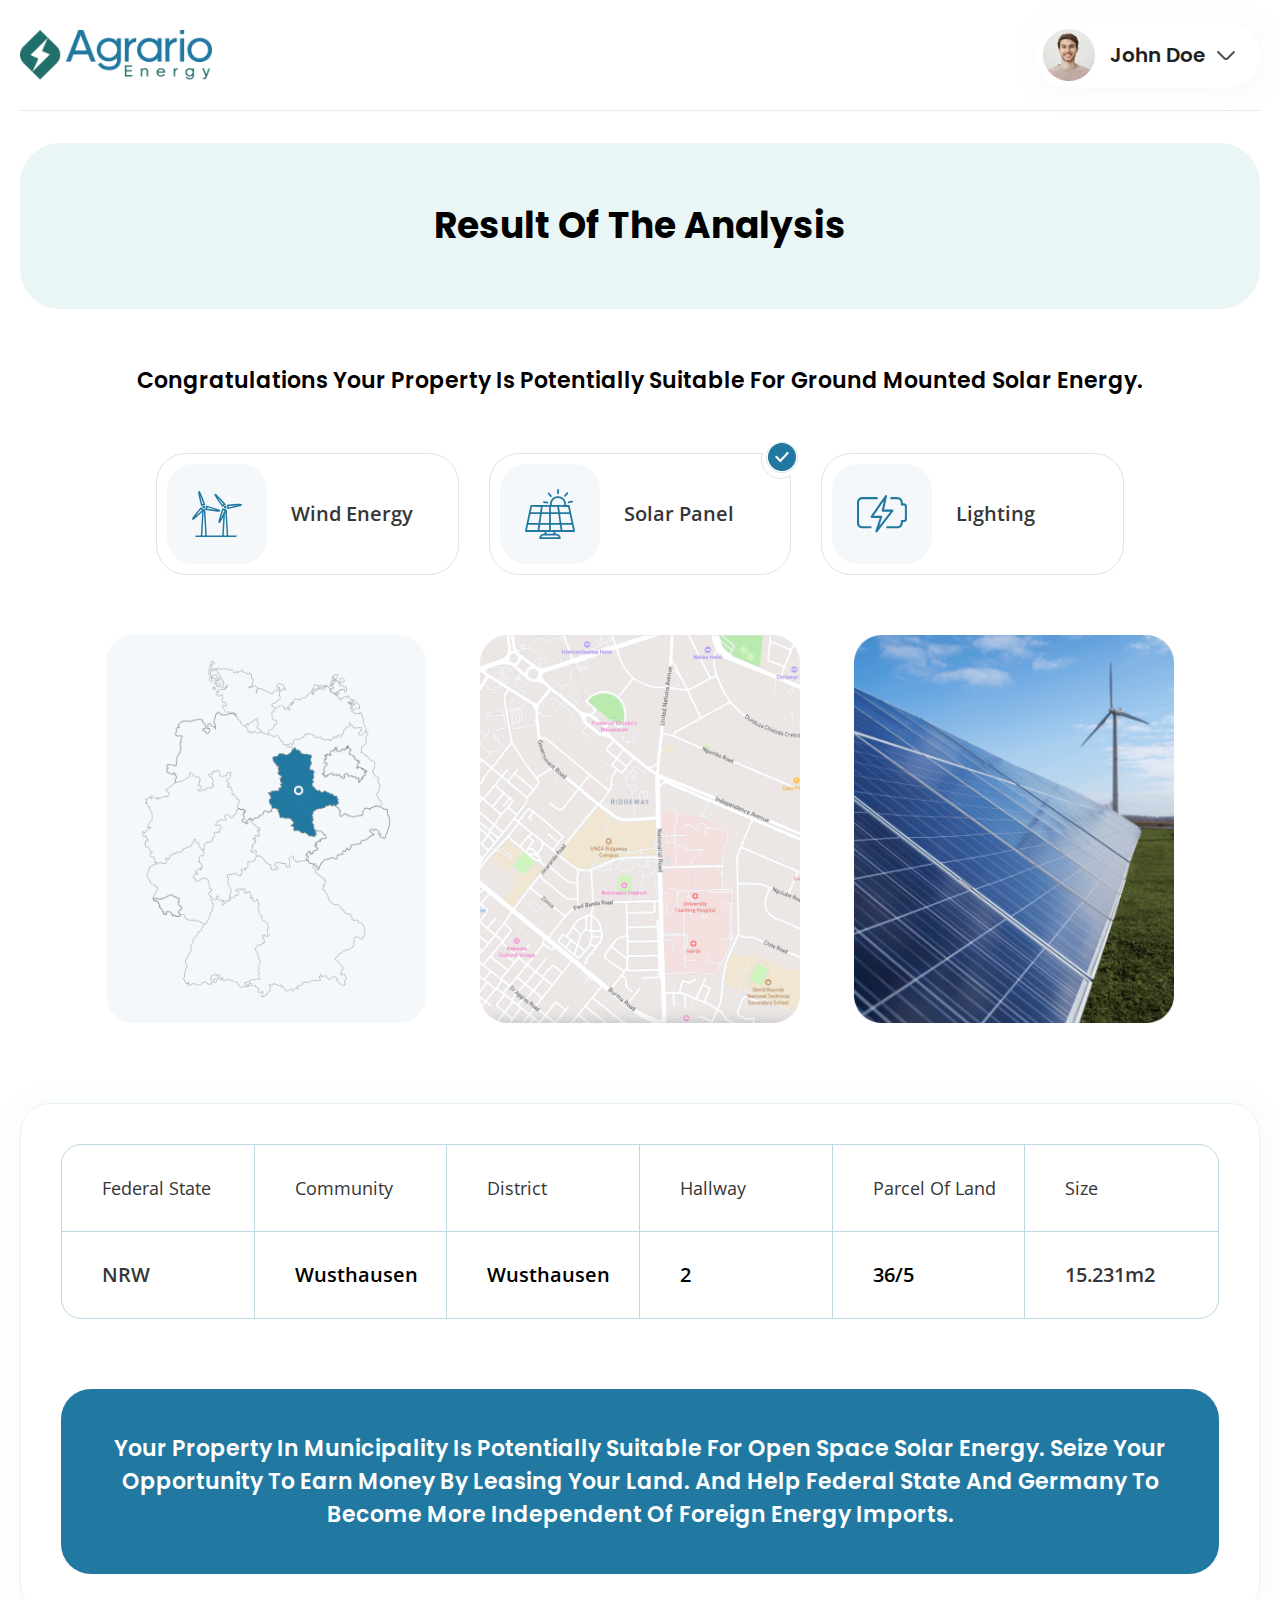
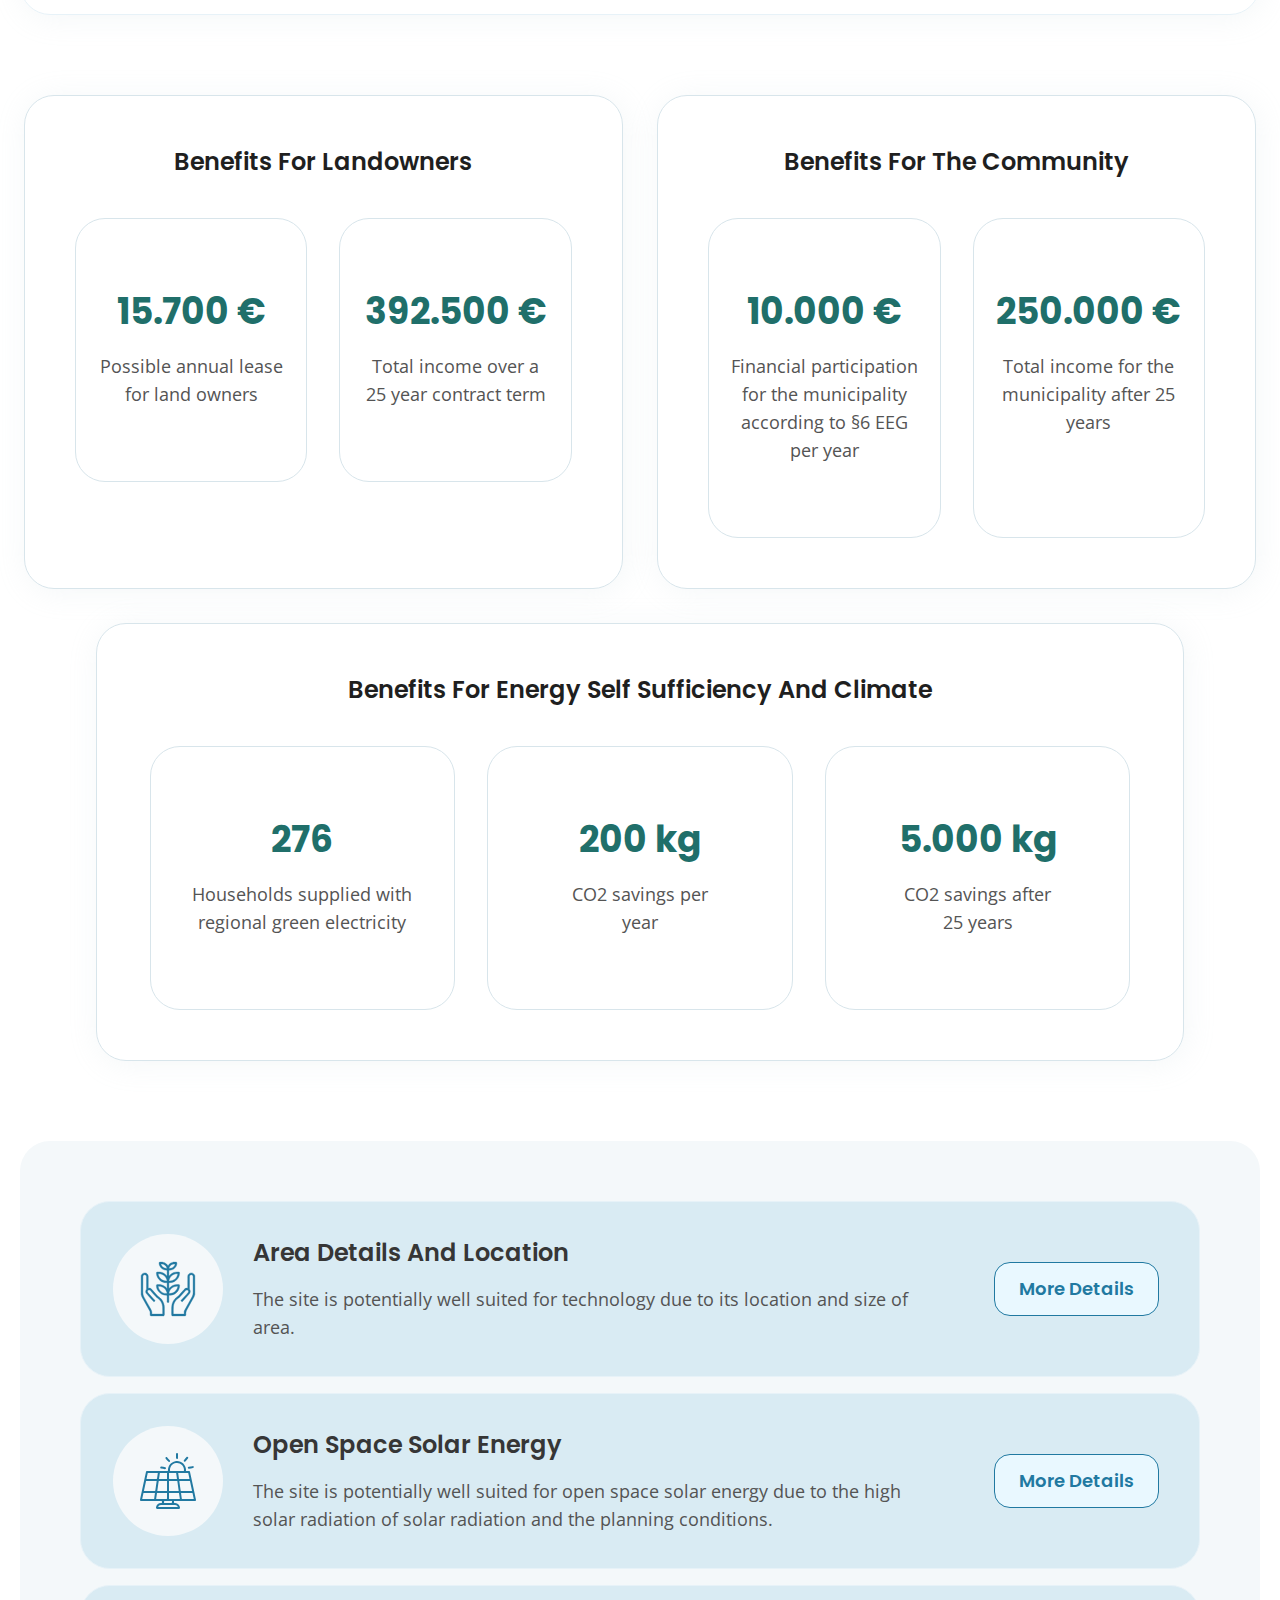
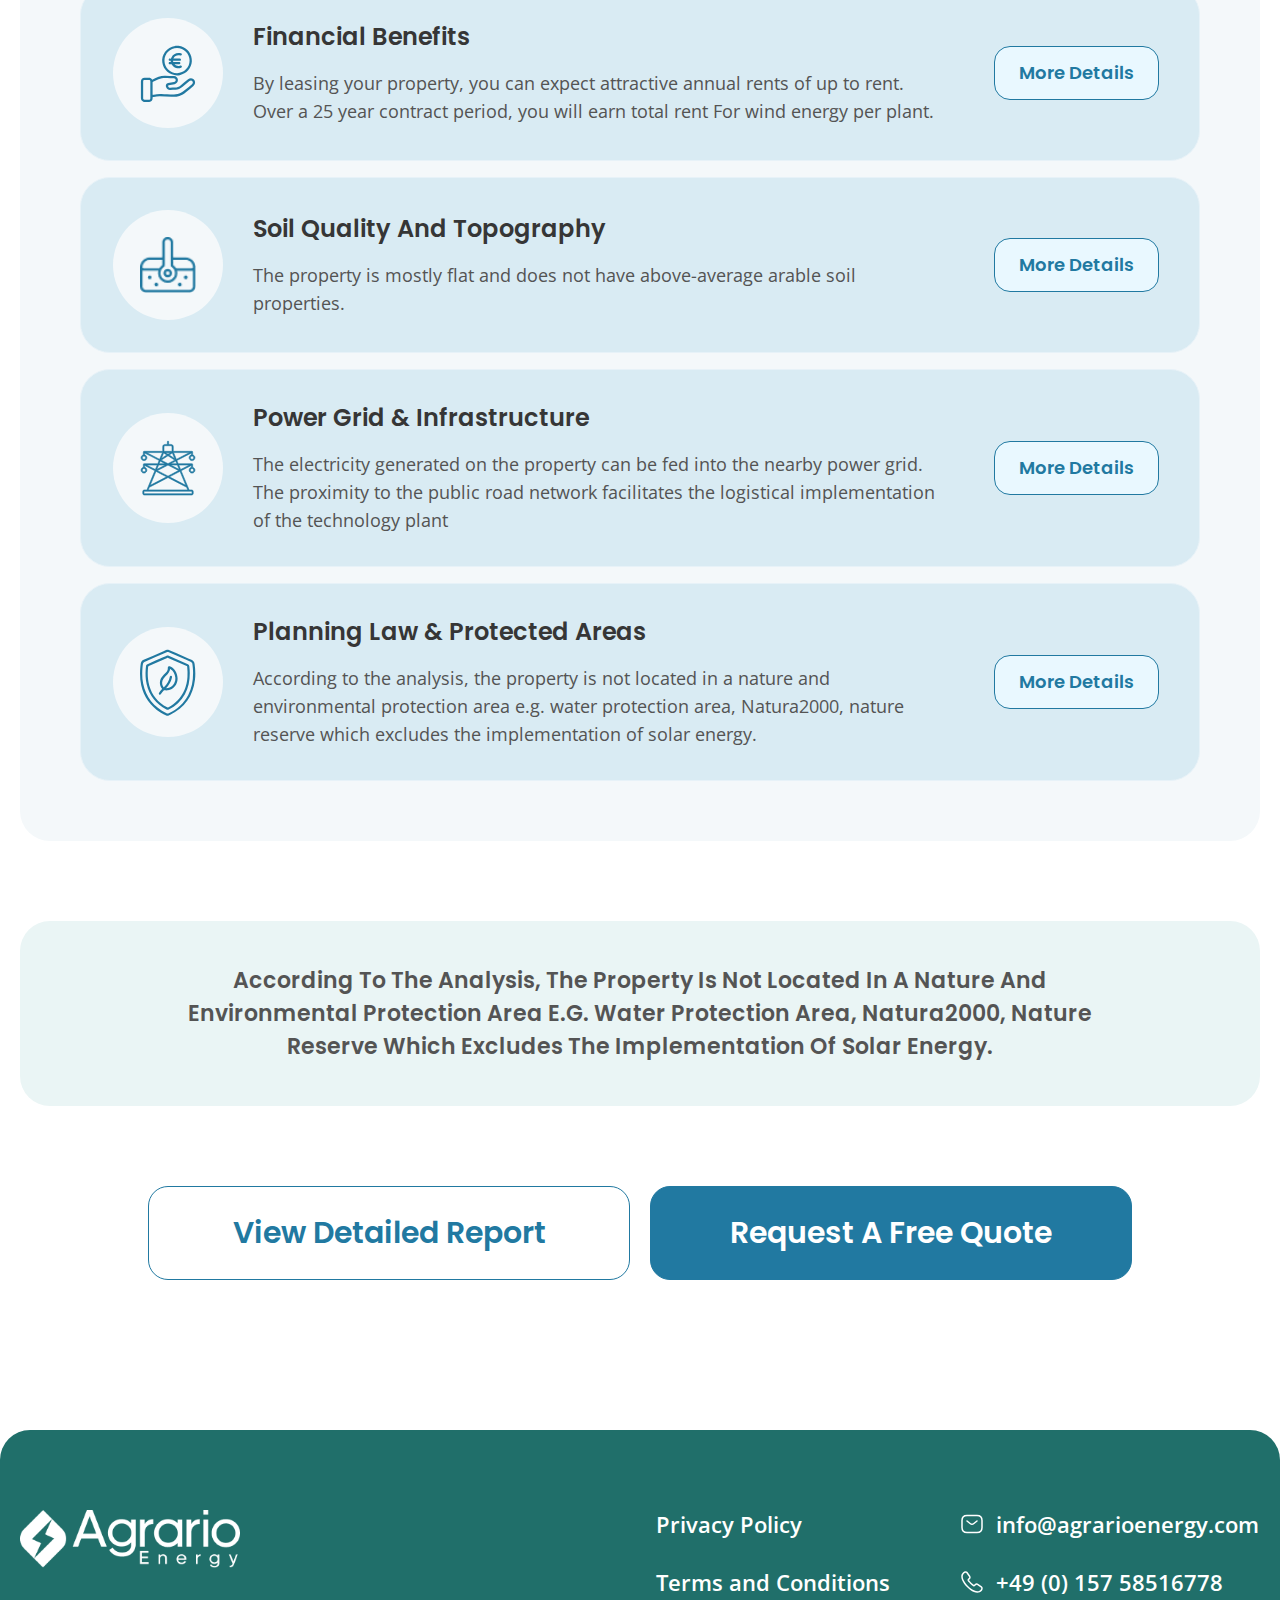
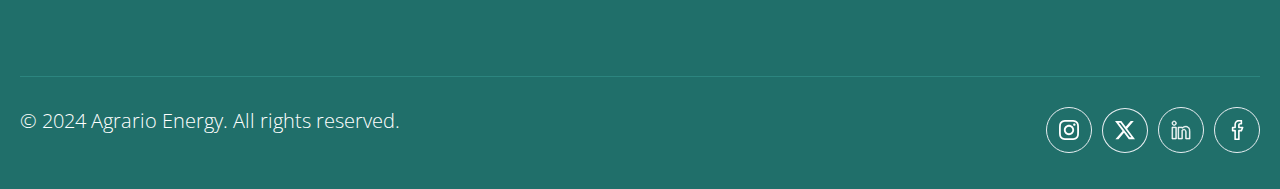
==== commit 2e3d5064: "v4" ====
--- a/src/analysis_1_3.html
+++ b/src/analysis_1_3.html
@@ -20,7 +20,7 @@
     <header class="container px-5 font-poppins">
         <div class="flex items-center justify-end md:justify-between py-[22px] gap-14 md:gap-0 md:border-b border-b-gray-1">
             <div>
-                <img src="./img/logo.png" class="w-[160px] md:w-56" alt="Logo">
+                <img src="./img/logo.png" class="w-40 md:w-48" alt="Logo">
             </div>
             <div class="relative">
                 <!-- Profile Section with ID -->
@@ -49,22 +49,22 @@
 
     <main class="font-poppins">
         <!-- Examination start here -->
-        <section class="pt-[8px] md:pt-8 lg:py-[50px] container px-5 ">
+        <section class="pt-[8px] md:pt-8  container px-5 ">
             <div class="bg-gray-2 rounded-3xl lg:rounded-[40px]">
                 <h1
-                    class="text-center font-semibold lg:font-bold text-[26px] lg:text-[32px] xl:text-[40px] max-w-[265px] lg:max-w-6xl mx-auto px-5 py-[30px] lg:py-[70px] capitalize">
+                    class="text-center font-semibold lg:font-bold text-[26px] lg:text-[32px] xl:text-[36px] max-w-[265px] sm:max-w-6xl mx-auto px-5 py-[30px] lg:py-14 capitalize">
                     result of the
                     analysis</h1>
             </div>
         </section>
         <!-- Congratulations start here -->
-        <section class="py-10 lg:pt-0 xl:py-[80px] container px-5 2xl:px-0">
+        <section class="py-10 lg:pt-0 xl:py-[60px] container px-5 2xl:px-0">
             <p class="text-center font-semibold text-base lg:text-[18px] xl:text-[22px] capitalize">Congratulations Your property is
                 potentially suitable for Ground mounted solar energy.</p>
         </section>
         <!-- icon box  -->
         <section
-            class=" xl:pb-[100px] max-w-[1008px] mx-auto px-5 2xl:px-0 grid grid-cols-1 md:grid-cols-2 lg:grid-cols-3 gap-2 lg:gap-4 xl:gap-[30px]">
+            class=" max-w-[1008px] mx-auto px-5 2xl:px-0 grid grid-cols-1 md:grid-cols-2 lg:grid-cols-3 gap-2 lg:gap-4 xl:gap-[30px]">
             <div
                 class="border border-[#D8E5EB] rounded-[22px] lg:rounded-[30px] p-2 lg:p-[10px] flex items-center gap-5 lg:gap-6">
                 <div
@@ -119,7 +119,7 @@
             <img src="./img/solar.png" class="flex-shrink-0 w-[48%] lg:w-[30%]" alt="Solar">
         </section>
         <!-- summary box  -->
-        <section class="py-10 xl:py-20 2xl:py-[150px] container px-5 2xl:px-0">
+        <section class="py-10 xl:py-20 container px-5 2xl:px-0">
             <div class="shadow-userboxshadow border border-[#E7F2F8] rounded-[30px] p-5 xl:p-10">
                 <!-- table box  -->
                 <div class="grid grid-cols-1 lg:grid-cols-6 border border-[#C1D7E1] rounded-2xl lg:rounded-[20px]">
@@ -277,7 +277,7 @@
             </div>
         </section>
         <!-- faq  -->
-        <section class="container px-3 md:px-5 2xl:px-0 mt-10 xl:mt-20 2xl:mt-[150px]">
+        <section class="container px-3 md:px-5 2xl:px-0 mt-10 xl:mt-20">
             <div class="bg-[#F4F8FA] p-4 lg:p-9 xl:p-[60px] rounded-[30px] space-y-4">
                 <!-- FAQ Item 1 -->
                 <div class="bg-[#D9EBF3] rounded-2xl lg:rounded-[30px] overflow-hidden border border-[#E7F2F8]">
--- a/src/css/style.min.css
+++ b/src/css/style.min.css
@@ -1 +1 @@
-/*! tailwindcss v3.3.4 | MIT License | https://tailwindcss.com*/*,:after,:before{box-sizing:border-box;border:0 solid #e5e7eb}:after,:before{--tw-content:""}html{line-height:1.5;-webkit-text-size-adjust:100%;-moz-tab-size:4;-o-tab-size:4;tab-size:4;font-family:ui-sans-serif,system-ui,-apple-system,BlinkMacSystemFont,Segoe UI,Roboto,Helvetica Neue,Arial,Noto Sans,sans-serif,Apple Color Emoji,Segoe UI Emoji,Segoe UI Symbol,Noto Color Emoji;font-feature-settings:normal;font-variation-settings:normal}body{margin:0;line-height:inherit}hr{height:0;color:inherit;border-top-width:1px}abbr:where([title]){-webkit-text-decoration:underline dotted;text-decoration:underline dotted}h1,h2,h3,h4,h5,h6{font-size:inherit;font-weight:inherit}a{color:inherit;text-decoration:inherit}b,strong{font-weight:bolder}code,kbd,pre,samp{font-family:ui-monospace,SFMono-Regular,Menlo,Monaco,Consolas,Liberation Mono,Courier New,monospace;font-size:1em}small{font-size:80%}sub,sup{font-size:75%;line-height:0;position:relative;vertical-align:initial}sub{bottom:-.25em}sup{top:-.5em}table{text-indent:0;border-color:inherit;border-collapse:collapse}button,input,optgroup,select,textarea{font-family:inherit;font-feature-settings:inherit;font-variation-settings:inherit;font-size:100%;font-weight:inherit;line-height:inherit;color:inherit;margin:0;padding:0}button,select{text-transform:none}[type=button],[type=reset],[type=submit],button{-webkit-appearance:button;background-color:initial;background-image:none}:-moz-focusring{outline:auto}:-moz-ui-invalid{box-shadow:none}progress{vertical-align:initial}::-webkit-inner-spin-button,::-webkit-outer-spin-button{height:auto}[type=search]{-webkit-appearance:textfield;outline-offset:-2px}::-webkit-search-decoration{-webkit-appearance:none}::-webkit-file-upload-button{-webkit-appearance:button;font:inherit}summary{display:list-item}blockquote,dd,dl,figure,h1,h2,h3,h4,h5,h6,hr,p,pre{margin:0}fieldset{margin:0}fieldset,legend{padding:0}menu,ol,ul{list-style:none;margin:0;padding:0}dialog{padding:0}textarea{resize:vertical}input::-moz-placeholder,textarea::-moz-placeholder{opacity:1;color:#9ca3af}input::placeholder,textarea::placeholder{opacity:1;color:#9ca3af}[role=button],button{cursor:pointer}:disabled{cursor:default}audio,canvas,embed,iframe,img,object,svg,video{display:block;vertical-align:middle}img,video{max-width:100%;height:auto}[hidden]{display:none}*,::backdrop,:after,:before{--tw-border-spacing-x:0;--tw-border-spacing-y:0;--tw-translate-x:0;--tw-translate-y:0;--tw-rotate:0;--tw-skew-x:0;--tw-skew-y:0;--tw-scale-x:1;--tw-scale-y:1;--tw-pan-x: ;--tw-pan-y: ;--tw-pinch-zoom: ;--tw-scroll-snap-strictness:proximity;--tw-gradient-from-position: ;--tw-gradient-via-position: ;--tw-gradient-to-position: ;--tw-ordinal: ;--tw-slashed-zero: ;--tw-numeric-figure: ;--tw-numeric-spacing: ;--tw-numeric-fraction: ;--tw-ring-inset: ;--tw-ring-offset-width:0px;--tw-ring-offset-color:#fff;--tw-ring-color:#3b82f680;--tw-ring-offset-shadow:0 0 #0000;--tw-ring-shadow:0 0 #0000;--tw-shadow:0 0 #0000;--tw-shadow-colored:0 0 #0000;--tw-blur: ;--tw-brightness: ;--tw-contrast: ;--tw-grayscale: ;--tw-hue-rotate: ;--tw-invert: ;--tw-saturate: ;--tw-sepia: ;--tw-drop-shadow: ;--tw-backdrop-blur: ;--tw-backdrop-brightness: ;--tw-backdrop-contrast: ;--tw-backdrop-grayscale: ;--tw-backdrop-hue-rotate: ;--tw-backdrop-invert: ;--tw-backdrop-opacity: ;--tw-backdrop-saturate: ;--tw-backdrop-sepia: }.container{width:100%;margin-right:auto;margin-left:auto}@media (min-width:640px){.container{max-width:640px}}@media (min-width:768px){.container{max-width:768px}}@media (min-width:1024px){.container{max-width:1024px}}@media (min-width:1280px){.container{max-width:1280px}}@media (min-width:1536px){.container{max-width:1536px}}.absolute{position:absolute}.relative{position:relative}.-right-1{right:-.25rem}.-right-2{right:-.5rem}.-top-2{top:-.5rem}.-top-3{top:-.75rem}.left-1\/2{left:50%}.left-\[71\%\]{left:71%}.left-\[72\%\]{left:72%}.right-0{right:0}.right-3{right:.75rem}.right-\[18px\]{right:18px}.top-1\/2{top:50%}.top-\[21\%\]{top:21%}.top-\[27px\]{top:27px}.top-\[40px\]{top:40px}.-z-10{z-index:-10}.z-10{z-index:10}.z-50{z-index:50}.mx-auto{margin-left:auto;margin-right:auto}.mb-\[10px\]{margin-bottom:10px}.mb-\[50px\]{margin-bottom:50px}.ms-1{margin-inline-start:.25rem}.ms-1\.5{margin-inline-start:.375rem}.mt-10{margin-top:2.5rem}.mt-14{margin-top:3.5rem}.mt-2{margin-top:.5rem}.mt-4{margin-top:1rem}.mt-5{margin-top:1.25rem}.mt-9{margin-top:2.25rem}.mt-\[10px\]{margin-top:10px}.mt-\[22px\]{margin-top:22px}.mt-\[26px\]{margin-top:26px}.mt-\[30px\]{margin-top:30px}.block{display:block}.inline-block{display:inline-block}.flex{display:flex}.table{display:table}.grid{display:grid}.hidden{display:none}.h-5{height:1.25rem}.h-8{height:2rem}.h-\[10px\]{height:10px}.h-\[2px\]{height:2px}.h-\[38px\]{height:38px}.h-\[50px\]{height:50px}.h-\[70px\]{height:70px}.h-\[84px\]{height:84px}.h-full{height:100%}.max-h-0{max-height:0}.w-1\/2{width:50%}.w-48{width:12rem}.w-5{width:1.25rem}.w-6{width:1.5rem}.w-8{width:2rem}.w-9{width:2.25rem}.w-\[0\%\]{width:0}.w-\[100\%\]{width:100%}.w-\[135px\]{width:135px}.w-\[160px\]{width:160px}.w-\[180px\]{width:180px}.w-\[18px\]{width:18px}.w-\[20\%\]{width:20%}.w-\[25px\]{width:25px}.w-\[30\%\]{width:30%}.w-\[35\%\]{width:35%}.w-\[38px\]{width:38px}.w-\[44px\]{width:44px}.w-\[45\%\]{width:45%}.w-\[48\%\]{width:48%}.w-\[49\%\]{width:49%}.w-\[50px\]{width:50px}.w-\[57\%\]{width:57%}.w-\[60\%\]{width:60%}.w-\[65\%\]{width:65%}.w-\[70\%\]{width:70%}.w-\[70px\]{width:70px}.w-\[76\%\]{width:76%}.w-\[84px\]{width:84px}.w-\[90\%\]{width:90%}.w-full{width:100%}.max-w-6xl{max-width:72rem}.max-w-\[1008px\]{max-width:1008px}.max-w-\[1015px\]{max-width:1015px}.max-w-\[1024px\]{max-width:1024px}.max-w-\[1051px\]{max-width:1051px}.max-w-\[1108px\]{max-width:1108px}.max-w-\[1206px\]{max-width:1206px}.max-w-\[1289px\]{max-width:1289px}.max-w-\[205px\]{max-width:205px}.max-w-\[221px\]{max-width:221px}.max-w-\[265px\]{max-width:265px}.max-w-\[335px\]{max-width:335px}.max-w-\[588px\]{max-width:588px}.max-w-\[682px\]{max-width:682px}.max-w-\[726px\]{max-width:726px}.max-w-\[750px\]{max-width:750px}.max-w-\[95\%\]{max-width:95%}.max-w-\[990px\]{max-width:990px}.flex-1{flex:1 1 0%}.flex-shrink-0{flex-shrink:0}.-translate-x-1\/2{--tw-translate-x:-50%}.-translate-x-1\/2,.-translate-y-1\/2{transform:translate(var(--tw-translate-x),var(--tw-translate-y)) rotate(var(--tw-rotate)) skewX(var(--tw-skew-x)) skewY(var(--tw-skew-y)) scaleX(var(--tw-scale-x)) scaleY(var(--tw-scale-y))}.-translate-y-1\/2{--tw-translate-y:-50%}.cursor-pointer{cursor:pointer}.grid-cols-1{grid-template-columns:repeat(1,minmax(0,1fr))}.grid-cols-3{grid-template-columns:repeat(3,minmax(0,1fr))}.flex-row{flex-direction:row}.flex-col{flex-direction:column}.flex-col-reverse{flex-direction:column-reverse}.flex-wrap{flex-wrap:wrap}.items-center{align-items:center}.justify-end{justify-content:flex-end}.justify-center{justify-content:center}.justify-between{justify-content:space-between}.gap-10{gap:2.5rem}.gap-14{gap:3.5rem}.gap-2{gap:.5rem}.gap-3{gap:.75rem}.gap-3\.5{gap:.875rem}.gap-4{gap:1rem}.gap-5{gap:1.25rem}.gap-\[10px\]{gap:10px}.gap-\[15px\]{gap:15px}.gap-\[22px\]{gap:22px}.gap-\[30px\]{gap:30px}.gap-x-\[58px\]{-moz-column-gap:58px;column-gap:58px}.gap-x-\[60px\]{-moz-column-gap:60px;column-gap:60px}.gap-y-10{row-gap:2.5rem}.gap-y-6{row-gap:1.5rem}.gap-y-\[30px\]{row-gap:30px}.space-x-2>:not([hidden])~:not([hidden]){--tw-space-x-reverse:0;margin-right:calc(.5rem*var(--tw-space-x-reverse));margin-left:calc(.5rem*(1 - var(--tw-space-x-reverse)))}.space-y-2>:not([hidden])~:not([hidden]){--tw-space-y-reverse:0;margin-top:calc(.5rem*(1 - var(--tw-space-y-reverse)));margin-bottom:calc(.5rem*var(--tw-space-y-reverse))}.space-y-3>:not([hidden])~:not([hidden]){--tw-space-y-reverse:0;margin-top:calc(.75rem*(1 - var(--tw-space-y-reverse)));margin-bottom:calc(.75rem*var(--tw-space-y-reverse))}.space-y-4>:not([hidden])~:not([hidden]){--tw-space-y-reverse:0;margin-top:calc(1rem*(1 - var(--tw-space-y-reverse)));margin-bottom:calc(1rem*var(--tw-space-y-reverse))}.space-y-5>:not([hidden])~:not([hidden]){--tw-space-y-reverse:0;margin-top:calc(1.25rem*(1 - var(--tw-space-y-reverse)));margin-bottom:calc(1.25rem*var(--tw-space-y-reverse))}.space-y-\[10px\]>:not([hidden])~:not([hidden]){--tw-space-y-reverse:0;margin-top:calc(10px*(1 - var(--tw-space-y-reverse)));margin-bottom:calc(10px*var(--tw-space-y-reverse))}.space-y-\[18px\]>:not([hidden])~:not([hidden]){--tw-space-y-reverse:0;margin-top:calc(18px*(1 - var(--tw-space-y-reverse)));margin-bottom:calc(18px*var(--tw-space-y-reverse))}.space-y-\[30px\]>:not([hidden])~:not([hidden]){--tw-space-y-reverse:0;margin-top:calc(30px*(1 - var(--tw-space-y-reverse)));margin-bottom:calc(30px*var(--tw-space-y-reverse))}.self-end{align-self:flex-end}.overflow-hidden{overflow:hidden}.overflow-x-auto{overflow-x:auto}.overflow-x-scroll{overflow-x:scroll}.rounded{border-radius:.25rem}.rounded-2xl{border-radius:1rem}.rounded-3xl{border-radius:1.5rem}.rounded-\[16px\]{border-radius:16px}.rounded-\[18px\]{border-radius:18px}.rounded-\[20px\]{border-radius:20px}.rounded-\[22px\]{border-radius:22px}.rounded-\[30px\]{border-radius:30px}.rounded-\[50\%\]{border-radius:50%}.rounded-\[60px\]{border-radius:60px}.rounded-\[6px\]{border-radius:6px}.rounded-lg{border-radius:.5rem}.rounded-xl{border-radius:.75rem}.rounded-t-\[20px\]{border-top-left-radius:20px;border-top-right-radius:20px}.border{border-width:1px}.border-y{border-top-width:1px}.border-b,.border-y{border-bottom-width:1px}.border-l{border-left-width:1px}.border-r{border-right-width:1px}.border-t{border-top-width:1px}.border-\[\#\#E9F0F3\]{border-color:##E9F0F3}.border-\[\#C1D7E1\]{--tw-border-opacity:1;border-color:rgb(193 215 225/var(--tw-border-opacity))}.border-\[\#C7E1E0\]{--tw-border-opacity:1;border-color:rgb(199 225 224/var(--tw-border-opacity))}.border-\[\#D2E2EA\]{--tw-border-opacity:1;border-color:rgb(210 226 234/var(--tw-border-opacity))}.border-\[\#D8E5EB\]{--tw-border-opacity:1;border-color:rgb(216 229 235/var(--tw-border-opacity))}.border-\[\#E4EDF0\]{--tw-border-opacity:1;border-color:rgb(228 237 240/var(--tw-border-opacity))}.border-\[\#E7F2F8\]{--tw-border-opacity:1;border-color:rgb(231 242 248/var(--tw-border-opacity))}.border-\[\#E8EEF2\]{--tw-border-opacity:1;border-color:rgb(232 238 242/var(--tw-border-opacity))}.border-\[max-w-\[1051px\]\]{border-color:max-w-[1051px]}.border-gray-200{--tw-border-opacity:1;border-color:rgb(229 231 235/var(--tw-border-opacity))}.border-green-1{--tw-border-opacity:1;border-color:rgb(32 111 106/var(--tw-border-opacity))}.border-green-2{--tw-border-opacity:1;border-color:rgb(33 121 161/var(--tw-border-opacity))}.border-b-\[\#2C857F\]{--tw-border-opacity:1;border-bottom-color:rgb(44 133 127/var(--tw-border-opacity))}.border-b-gray-1{--tw-border-opacity:1;border-bottom-color:rgb(229 237 240/var(--tw-border-opacity))}.bg-\[\#B5DBD9\]{--tw-bg-opacity:1;background-color:rgb(181 219 217/var(--tw-bg-opacity))}.bg-\[\#D1E7E7\]{--tw-bg-opacity:1;background-color:rgb(209 231 231/var(--tw-bg-opacity))}.bg-\[\#D9EBF3\]{--tw-bg-opacity:1;background-color:rgb(217 235 243/var(--tw-bg-opacity))}.bg-\[\#E9F8FF\]{--tw-bg-opacity:1;background-color:rgb(233 248 255/var(--tw-bg-opacity))}.bg-\[\#EAF5F5\]{--tw-bg-opacity:1;background-color:rgb(234 245 245/var(--tw-bg-opacity))}.bg-\[\#F4F8FA\]{--tw-bg-opacity:1;background-color:rgb(244 248 250/var(--tw-bg-opacity))}.bg-gray-2{--tw-bg-opacity:1;background-color:rgb(234 245 245/var(--tw-bg-opacity))}.bg-green-1{--tw-bg-opacity:1;background-color:rgb(32 111 106/var(--tw-bg-opacity))}.bg-green-2{--tw-bg-opacity:1;background-color:rgb(33 121 161/var(--tw-bg-opacity))}.bg-transparent{background-color:initial}.bg-white{--tw-bg-opacity:1;background-color:rgb(255 255 255/var(--tw-bg-opacity))}.p-1{padding:.25rem}.p-2{padding:.5rem}.p-3{padding:.75rem}.p-4{padding:1rem}.p-5{padding:1.25rem}.p-8{padding:2rem}.p-\[6px\]{padding:6px}.p-\[7px\]{padding:7px}.px-2{padding-left:.5rem;padding-right:.5rem}.px-3{padding-left:.75rem;padding-right:.75rem}.px-4{padding-left:1rem;padding-right:1rem}.px-5{padding-left:1.25rem;padding-right:1.25rem}.px-\[10px\]{padding-left:10px;padding-right:10px}.px-\[130px\]{padding-left:130px;padding-right:130px}.px-\[18px\]{padding-left:18px;padding-right:18px}.px-\[53px\]{padding-left:53px;padding-right:53px}.py-10{padding-top:2.5rem;padding-bottom:2.5rem}.py-2{padding-top:.5rem;padding-bottom:.5rem}.py-5{padding-top:1.25rem;padding-bottom:1.25rem}.py-6{padding-top:1.5rem;padding-bottom:1.5rem}.py-8{padding-top:2rem;padding-bottom:2rem}.py-\[14px\]{padding-top:14px;padding-bottom:14px}.py-\[17px\]{padding-top:17px;padding-bottom:17px}.py-\[18px\]{padding-top:18px;padding-bottom:18px}.py-\[22px\]{padding-top:22px;padding-bottom:22px}.py-\[2px\]{padding-top:2px;padding-bottom:2px}.py-\[30px\]{padding-top:30px;padding-bottom:30px}.py-\[50px\]{padding-top:50px;padding-bottom:50px}.pb-5{padding-bottom:1.25rem}.pb-8{padding-bottom:2rem}.pb-\[18px\]{padding-bottom:18px}.pb-\[50px\]{padding-bottom:50px}.pb-\[6px\]{padding-bottom:6px}.pl-10{padding-left:2.5rem}.pt-10{padding-top:2.5rem}.pt-3{padding-top:.75rem}.pt-3\.5{padding-top:.875rem}.pt-5{padding-top:1.25rem}.pt-6{padding-top:1.5rem}.pt-\[18px\]{padding-top:18px}.pt-\[22px\]{padding-top:22px}.pt-\[50px\]{padding-top:50px}.pt-\[8px\]{padding-top:8px}.text-center{text-align:center}.text-start{text-align:start}.text-end{text-align:end}.font-opensans{font-family:Open Sans,sans-serif}.font-poppins{font-family:Poppins,sans-serif}.text-\[12px\]{font-size:12px}.text-\[13px\]{font-size:13px}.text-\[14px\]{font-size:14px}.text-\[15px\]{font-size:15px}.text-\[16px\]{font-size:16px}.text-\[22px\]{font-size:22px}.text-\[26px\]{font-size:26px}.text-\[32px\]{font-size:32px}.text-base{font-size:1rem;line-height:1.5rem}.text-lg{font-size:1.125rem;line-height:1.75rem}.text-sm{font-size:.875rem;line-height:1.25rem}.text-xl{font-size:1.25rem;line-height:1.75rem}.text-xs{font-size:.75rem;line-height:1rem}.font-bold{font-weight:700}.font-light{font-weight:300}.font-medium{font-weight:500}.font-normal{font-weight:400}.font-semibold{font-weight:600}.capitalize{text-transform:capitalize}.text-\[\#545454\]{--tw-text-opacity:1;color:rgb(84 84 84/var(--tw-text-opacity))}.text-black-1{--tw-text-opacity:1;color:rgb(31 31 31/var(--tw-text-opacity))}.text-black-2{--tw-text-opacity:1;color:rgb(84 84 84/var(--tw-text-opacity))}.text-gray-3{--tw-text-opacity:1;color:rgb(54 54 54/var(--tw-text-opacity))}.text-gray-700{--tw-text-opacity:1;color:rgb(55 65 81/var(--tw-text-opacity))}.text-green-1{--tw-text-opacity:1;color:rgb(32 111 106/var(--tw-text-opacity))}.text-green-2{--tw-text-opacity:1;color:rgb(33 121 161/var(--tw-text-opacity))}.text-white{--tw-text-opacity:1;color:rgb(255 255 255/var(--tw-text-opacity))}.underline{text-decoration-line:underline}.accent-green-1{accent-color:#206f6a}.shadow-lg{--tw-shadow:0 10px 15px -3px #0000001a,0 4px 6px -4px #0000001a;--tw-shadow-colored:0 10px 15px -3px var(--tw-shadow-color),0 4px 6px -4px var(--tw-shadow-color)}.shadow-lg,.shadow-userboxshadow{box-shadow:var(--tw-ring-offset-shadow,0 0 #0000),var(--tw-ring-shadow,0 0 #0000),var(--tw-shadow)}.shadow-userboxshadow{--tw-shadow:2px 3px 30px 0px #baccd429;--tw-shadow-colored:2px 3px 30px 0px var(--tw-shadow-color)}.transition-all{transition-property:all;transition-timing-function:cubic-bezier(.4,0,.2,1);transition-duration:.15s}.duration-300{transition-duration:.3s}.inner-indicator{background-color:#d1e7e7}.inner-indicatorbg{background-color:#206f6a}.placeholder\:text-gray-3::-moz-placeholder{--tw-text-opacity:1;color:rgb(54 54 54/var(--tw-text-opacity))}.placeholder\:text-gray-3::placeholder{--tw-text-opacity:1;color:rgb(54 54 54/var(--tw-text-opacity))}.hover\:border-black-1:hover{--tw-border-opacity:1;border-color:rgb(31 31 31/var(--tw-border-opacity))}.hover\:bg-black-1:hover{--tw-bg-opacity:1;background-color:rgb(31 31 31/var(--tw-bg-opacity))}.hover\:bg-gray-100:hover{--tw-bg-opacity:1;background-color:rgb(243 244 246/var(--tw-bg-opacity))}.hover\:text-black-1:hover{--tw-text-opacity:1;color:rgb(31 31 31/var(--tw-text-opacity))}.hover\:text-white:hover{--tw-text-opacity:1;color:rgb(255 255 255/var(--tw-text-opacity))}@media (min-width:640px){.sm\:w-\[50\%\]{width:50%}.sm\:px-0{padding-left:0;padding-right:0}}@media (min-width:768px){.md\:left-\[59\%\]{left:59%}.md\:top-\[27\%\]{top:27%}.md\:flex{display:flex}.md\:h-1{height:.25rem}.md\:w-1\/2{width:50%}.md\:w-56{width:14rem}.md\:w-\[54px\]{width:54px}.md\:w-\[82\%\]{width:82%}.md\:w-auto{width:auto}.md\:max-w-\[457px\]{max-width:457px}.md\:max-w-\[728px\]{max-width:728px}.md\:grid-cols-2{grid-template-columns:repeat(2,minmax(0,1fr))}.md\:flex-row{flex-direction:row}.md\:justify-between{justify-content:space-between}.md\:gap-0{gap:0}.md\:gap-10{gap:2.5rem}.md\:gap-3{gap:.75rem}.md\:gap-5{gap:1.25rem}.md\:gap-y-10{row-gap:2.5rem}.md\:border-b{border-bottom-width:1px}.md\:px-5{padding-left:1.25rem;padding-right:1.25rem}.md\:py-1{padding-top:.25rem;padding-bottom:.25rem}.md\:py-\[53px\]{padding-top:53px;padding-bottom:53px}.md\:pt-8{padding-top:2rem}.md\:text-2xl{font-size:1.5rem;line-height:2rem}}@media (min-width:1024px){.lg\:static{position:static}.lg\:absolute{position:absolute}.lg\:-right-\[7px\]{right:-7px}.lg\:-top-\[11px\]{top:-11px}.lg\:left-1\/2{left:50%}.lg\:left-\[166\.5px\]{left:166.5px}.lg\:right-\[26px\]{right:26px}.lg\:top-1\/2{top:50%}.lg\:top-\[33\%\]{top:33%}.lg\:col-span-2{grid-column:span 2/span 2}.lg\:mx-auto{margin-left:auto;margin-right:auto}.lg\:mb-\[100px\]{margin-bottom:100px}.lg\:mb-\[70px\]{margin-bottom:70px}.lg\:me-10{margin-inline-end:2.5rem}.lg\:ml-0{margin-left:0}.lg\:mt-10{margin-top:2.5rem}.lg\:mt-14{margin-top:3.5rem}.lg\:mt-20{margin-top:5rem}.lg\:mt-3{margin-top:.75rem}.lg\:mt-6{margin-top:1.5rem}.lg\:mt-\[60px\]{margin-top:60px}.lg\:mt-\[90px\]{margin-top:90px}.lg\:mt-8{margin-top:2rem}.lg\:mb-10{margin-bottom:2.5rem}.lg\:h-20{height:5rem}.lg\:h-4{height:1rem}.lg\:h-\[110px\]{height:110px}.lg\:h-\[184px\]{height:184px}.lg\:h-\[38px\]{height:38px}.lg\:h-\[84px\]{height:84px}.lg\:min-h-\[728px\]{min-height:728px}.lg\:w-1\/2{width:50%}.lg\:w-10{width:2.5rem}.lg\:w-14{width:3.5rem}.lg\:w-20{width:5rem}.lg\:w-6{width:1.5rem}.lg\:w-\[110px\]{width:110px}.lg\:w-\[170\.5px\]{width:170.5px}.lg\:w-\[184px\]{width:184px}.lg\:w-\[195px\]{width:195px}.lg\:w-\[212px\]{width:212px}.lg\:w-\[220px\]{width:220px}.lg\:w-\[23\%\]{width:23%}.lg\:w-\[30\%\]{width:30%}.lg\:w-\[30px\]{width:30px}.lg\:w-\[31\%\]{width:31%}.lg\:w-\[38px\]{width:38px}.lg\:w-\[84px\]{width:84px}.lg\:w-full{width:100%}.lg\:max-w-6xl{max-width:72rem}.lg\:max-w-\[1004px\]{max-width:1004px}.lg\:max-w-\[75\%\]{max-width:75%}.lg\:-translate-x-1\/2{--tw-translate-x:-50%}.lg\:-translate-x-1\/2,.lg\:-translate-y-1\/2{transform:translate(var(--tw-translate-x),var(--tw-translate-y)) rotate(var(--tw-rotate)) skewX(var(--tw-skew-x)) skewY(var(--tw-skew-y)) scaleX(var(--tw-scale-x)) scaleY(var(--tw-scale-y))}.lg\:-translate-y-1\/2{--tw-translate-y:-50%}.lg\:grid-cols-2{grid-template-columns:repeat(2,minmax(0,1fr))}.lg\:grid-cols-3{grid-template-columns:repeat(3,minmax(0,1fr))}.lg\:grid-cols-4{grid-template-columns:repeat(4,minmax(0,1fr))}.lg\:grid-cols-6{grid-template-columns:repeat(6,minmax(0,1fr))}.lg\:flex-row{flex-direction:row}.lg\:flex-col{flex-direction:column}.lg\:flex-nowrap{flex-wrap:nowrap}.lg\:items-center{align-items:center}.lg\:justify-start{justify-content:flex-start}.lg\:justify-end{justify-content:flex-end}.lg\:gap-3{gap:.75rem}.lg\:gap-4{gap:1rem}.lg\:gap-5{gap:1.25rem}.lg\:gap-6{gap:1.5rem}.lg\:gap-8{gap:2rem}.lg\:gap-9{gap:2.25rem}.lg\:gap-\[34px\]{gap:34px}.lg\:gap-y-\[60px\]{row-gap:60px}.lg\:space-y-4>:not([hidden])~:not([hidden]){--tw-space-y-reverse:0;margin-top:calc(1rem*(1 - var(--tw-space-y-reverse)));margin-bottom:calc(1rem*var(--tw-space-y-reverse))}.lg\:space-y-5>:not([hidden])~:not([hidden]){--tw-space-y-reverse:0;margin-top:calc(1.25rem*(1 - var(--tw-space-y-reverse)));margin-bottom:calc(1.25rem*var(--tw-space-y-reverse))}.lg\:space-y-6>:not([hidden])~:not([hidden]){--tw-space-y-reverse:0;margin-top:calc(1.5rem*(1 - var(--tw-space-y-reverse)));margin-bottom:calc(1.5rem*var(--tw-space-y-reverse))}.lg\:space-y-8>:not([hidden])~:not([hidden]){--tw-space-y-reverse:0;margin-top:calc(2rem*(1 - var(--tw-space-y-reverse)));margin-bottom:calc(2rem*var(--tw-space-y-reverse))}.lg\:space-y-\[10px\]>:not([hidden])~:not([hidden]){--tw-space-y-reverse:0;margin-top:calc(10px*(1 - var(--tw-space-y-reverse)));margin-bottom:calc(10px*var(--tw-space-y-reverse))}.lg\:space-y-\[30px\]>:not([hidden])~:not([hidden]){--tw-space-y-reverse:0;margin-top:calc(30px*(1 - var(--tw-space-y-reverse)));margin-bottom:calc(30px*var(--tw-space-y-reverse))}.lg\:overflow-hidden{overflow:hidden}.lg\:rounded-2xl{border-radius:1rem}.lg\:rounded-\[14px\]{border-radius:14px}.lg\:rounded-\[20px\]{border-radius:20px}.lg\:rounded-\[26px\]{border-radius:26px}.lg\:rounded-\[30px\]{border-radius:30px}.lg\:rounded-\[40px\]{border-radius:40px}.lg\:rounded-t-\[30px\]{border-top-left-radius:30px;border-top-right-radius:30px}.lg\:border-b-0{border-bottom-width:0}.lg\:border-r{border-right-width:1px}.lg\:border-r-0{border-right-width:0}.lg\:border-t{border-top-width:1px}.lg\:object-cover{-o-object-fit:cover;object-fit:cover}.lg\:object-left{-o-object-position:left;object-position:left}.lg\:p-10{padding:2.5rem}.lg\:p-2{padding:.5rem}.lg\:p-4{padding:1rem}.lg\:p-9{padding:2.25rem}.lg\:p-\[10px\]{padding:10px}.lg\:px-0{padding-left:0;padding-right:0}.lg\:px-5{padding-left:1.25rem;padding-right:1.25rem}.lg\:px-6{padding-left:1.5rem;padding-right:1.5rem}.lg\:px-\[26px\]{padding-left:26px;padding-right:26px}.lg\:py-0{padding-top:0;padding-bottom:0}.lg\:py-12{padding-top:3rem;padding-bottom:3rem}.lg\:py-20{padding-top:5rem;padding-bottom:5rem}.lg\:py-3{padding-top:.75rem;padding-bottom:.75rem}.lg\:py-5{padding-top:1.25rem;padding-bottom:1.25rem}.lg\:py-8{padding-top:2rem;padding-bottom:2rem}.lg\:py-\[150px\]{padding-top:150px;padding-bottom:150px}.lg\:py-\[28px\]{padding-top:28px;padding-bottom:28px}.lg\:py-\[29px\]{padding-top:29px;padding-bottom:29px}.lg\:py-\[30px\]{padding-top:30px;padding-bottom:30px}.lg\:py-\[43px\]{padding-top:43px;padding-bottom:43px}.lg\:py-\[50px\]{padding-top:50px;padding-bottom:50px}.lg\:py-\[60px\]{padding-top:60px;padding-bottom:60px}.lg\:py-\[70px\]{padding-top:70px;padding-bottom:70px}.lg\:py-\[73px\]{padding-top:73px;padding-bottom:73px}.lg\:py-\[40px\]{padding-top:40px;padding-bottom:40px}.lg\:pb-10{padding-bottom:2.5rem}.lg\:pb-20{padding-bottom:5rem}.lg\:pb-8{padding-bottom:2rem}.lg\:pb-\[150px\]{padding-bottom:150px}.lg\:pr-5{padding-right:1.25rem}.lg\:pt-0{padding-top:0}.lg\:pt-\[22px\]{padding-top:22px}.lg\:pt-\[28px\]{padding-top:28px}.lg\:pt-\[70px\]{padding-top:70px}.lg\:text-center{text-align:center}.lg\:text-start{text-align:start}.lg\:text-2xl{font-size:1.5rem;line-height:2rem}.lg\:text-3xl{font-size:1.875rem;line-height:2.25rem}.lg\:text-\[17px\]{font-size:17px}.lg\:text-\[18px\]{font-size:18px}.lg\:text-\[20px\]{font-size:20px}.lg\:text-\[22px\]{font-size:22px}.lg\:text-\[26px\]{font-size:26px}.lg\:text-\[28px\]{font-size:28px}.lg\:text-\[32px\]{font-size:32px}.lg\:text-\[40px\]{font-size:40px}.lg\:text-base{font-size:1rem;line-height:1.5rem}.lg\:text-lg{font-size:1.125rem;line-height:1.75rem}.lg\:text-xl{font-size:1.25rem;line-height:1.75rem}.lg\:font-bold{font-weight:700}.lg\:font-semibold{font-weight:600}}@media (min-width:1280px){.xl\:left-\[171\.5px\]{left:171.5px}.xl\:mb-\[150px\]{margin-bottom:150px}.xl\:mt-20{margin-top:5rem}.xl\:mt-5{margin-top:1.25rem}.xl\:mt-\[70px\]{margin-top:70px}.xl\:h-\[100px\]{height:100px}.xl\:h-\[110px\]{height:110px}.xl\:w-14{width:3.5rem}.xl\:w-\[100px\]{width:100px}.xl\:w-\[1088px\]{width:1088px}.xl\:w-\[110px\]{width:110px}.xl\:w-\[182\.5px\]{width:182.5px}.xl\:w-\[234px\]{width:234px}.xl\:w-\[300px\]{width:300px}.xl\:w-\[48\%\]{width:48%}.xl\:w-\[50px\]{width:50px}.xl\:max-w-\[80\%\]{max-width:80%}.xl\:max-w-full{max-width:100%}.xl\:flex-row{flex-direction:row}.xl\:gap-3{gap:.75rem}.xl\:gap-8{gap:2rem}.xl\:gap-\[30px\]{gap:30px}.xl\:p-10{padding:2.5rem}.xl\:p-8{padding:2rem}.xl\:p-\[50px\]{padding:50px}.xl\:p-\[60px\]{padding:60px}.xl\:px-0{padding-left:0;padding-right:0}.xl\:px-\[90px\]{padding-left:90px;padding-right:90px}.xl\:py-20{padding-top:5rem;padding-bottom:5rem}.xl\:py-\[28px\]{padding-top:28px;padding-bottom:28px}.xl\:py-\[50px\]{padding-top:50px;padding-bottom:50px}.xl\:py-\[73px\]{padding-top:73px;padding-bottom:73px}.xl\:py-\[80px\]{padding-top:80px;padding-bottom:80px}.xl\:pb-\[100px\]{padding-bottom:100px}.xl\:pb-\[150px\]{padding-bottom:150px}.xl\:ps-10{padding-inline-start:2.5rem}.xl\:pt-\[70px\]{padding-top:70px}.xl\:text-2xl{font-size:1.5rem;line-height:2rem}.xl\:text-3xl{font-size:1.875rem;line-height:2.25rem}.xl\:text-4xl{font-size:2.25rem;line-height:2.5rem}.xl\:text-\[22px\]{font-size:22px}.xl\:text-\[40px\]{font-size:40px}.xl\:text-lg{font-size:1.125rem;line-height:1.75rem}.xl\:text-xl{font-size:1.25rem;line-height:1.75rem}}@media (min-width:1536px){.\32xl\:mt-\[150px\]{margin-top:150px}.\32xl\:mt-14{margin-top:3.5rem}.\32xl\:mb-\[100px\]{margin-bottom:100px}.\32xl\:mt-\[90px\]{margin-top:90px}.\32xl\:mt-\[60px\]{margin-top:60px}.\32xl\:mb-\[70px\]{margin-bottom:70px}.\32xl\:mt-20{margin-top:5rem}.\32xl\:h-\[110px\]{height:110px}.\32xl\:w-\[300px\]{width:300px}.\32xl\:w-14{width:3.5rem}.\32xl\:w-\[110px\]{width:110px}.\32xl\:gap-10{gap:2.5rem}.\32xl\:gap-\[38px\]{gap:38px}.\32xl\:gap-x-\[130px\]{-moz-column-gap:130px;column-gap:130px}.\32xl\:gap-y-\[60px\]{row-gap:60px}.\32xl\:space-y-\[70px\]>:not([hidden])~:not([hidden]){--tw-space-y-reverse:0;margin-top:calc(70px*(1 - var(--tw-space-y-reverse)));margin-bottom:calc(70px*var(--tw-space-y-reverse))}.\32xl\:space-y-\[30px\]>:not([hidden])~:not([hidden]){--tw-space-y-reverse:0;margin-top:calc(30px*(1 - var(--tw-space-y-reverse)));margin-bottom:calc(30px*var(--tw-space-y-reverse))}.\32xl\:px-0{padding-left:0;padding-right:0}.\32xl\:px-14{padding-left:3.5rem;padding-right:3.5rem}.\32xl\:py-\[111px\]{padding-top:111px;padding-bottom:111px}.\32xl\:py-\[150px\]{padding-top:150px;padding-bottom:150px}.\32xl\:py-20{padding-top:5rem;padding-bottom:5rem}.\32xl\:py-\[60px\]{padding-top:60px;padding-bottom:60px}.\32xl\:pr-14{padding-right:3.5rem}.\32xl\:pt-\[22px\]{padding-top:22px}.\32xl\:pb-\[150px\]{padding-bottom:150px}.\32xl\:text-2xl{font-size:1.5rem;line-height:2rem}.\32xl\:text-lg{font-size:1.125rem;line-height:1.75rem}.\32xl\:text-xl{font-size:1.25rem;line-height:1.75rem}.\32xl\:text-3xl{font-size:1.875rem;line-height:2.25rem}.\32xl\:text-\[28px\]{font-size:28px}}+/*! tailwindcss v3.3.4 | MIT License | https://tailwindcss.com*/*,:after,:before{box-sizing:border-box;border:0 solid #e5e7eb}:after,:before{--tw-content:""}html{line-height:1.5;-webkit-text-size-adjust:100%;-moz-tab-size:4;-o-tab-size:4;tab-size:4;font-family:ui-sans-serif,system-ui,-apple-system,BlinkMacSystemFont,Segoe UI,Roboto,Helvetica Neue,Arial,Noto Sans,sans-serif,Apple Color Emoji,Segoe UI Emoji,Segoe UI Symbol,Noto Color Emoji;font-feature-settings:normal;font-variation-settings:normal}body{margin:0;line-height:inherit}hr{height:0;color:inherit;border-top-width:1px}abbr:where([title]){-webkit-text-decoration:underline dotted;text-decoration:underline dotted}h1,h2,h3,h4,h5,h6{font-size:inherit;font-weight:inherit}a{color:inherit;text-decoration:inherit}b,strong{font-weight:bolder}code,kbd,pre,samp{font-family:ui-monospace,SFMono-Regular,Menlo,Monaco,Consolas,Liberation Mono,Courier New,monospace;font-size:1em}small{font-size:80%}sub,sup{font-size:75%;line-height:0;position:relative;vertical-align:initial}sub{bottom:-.25em}sup{top:-.5em}table{text-indent:0;border-color:inherit;border-collapse:collapse}button,input,optgroup,select,textarea{font-family:inherit;font-feature-settings:inherit;font-variation-settings:inherit;font-size:100%;font-weight:inherit;line-height:inherit;color:inherit;margin:0;padding:0}button,select{text-transform:none}[type=button],[type=reset],[type=submit],button{-webkit-appearance:button;background-color:initial;background-image:none}:-moz-focusring{outline:auto}:-moz-ui-invalid{box-shadow:none}progress{vertical-align:initial}::-webkit-inner-spin-button,::-webkit-outer-spin-button{height:auto}[type=search]{-webkit-appearance:textfield;outline-offset:-2px}::-webkit-search-decoration{-webkit-appearance:none}::-webkit-file-upload-button{-webkit-appearance:button;font:inherit}summary{display:list-item}blockquote,dd,dl,figure,h1,h2,h3,h4,h5,h6,hr,p,pre{margin:0}fieldset{margin:0}fieldset,legend{padding:0}menu,ol,ul{list-style:none;margin:0;padding:0}dialog{padding:0}textarea{resize:vertical}input::-moz-placeholder,textarea::-moz-placeholder{opacity:1;color:#9ca3af}input::placeholder,textarea::placeholder{opacity:1;color:#9ca3af}[role=button],button{cursor:pointer}:disabled{cursor:default}audio,canvas,embed,iframe,img,object,svg,video{display:block;vertical-align:middle}img,video{max-width:100%;height:auto}[hidden]{display:none}*,::backdrop,:after,:before{--tw-border-spacing-x:0;--tw-border-spacing-y:0;--tw-translate-x:0;--tw-translate-y:0;--tw-rotate:0;--tw-skew-x:0;--tw-skew-y:0;--tw-scale-x:1;--tw-scale-y:1;--tw-pan-x: ;--tw-pan-y: ;--tw-pinch-zoom: ;--tw-scroll-snap-strictness:proximity;--tw-gradient-from-position: ;--tw-gradient-via-position: ;--tw-gradient-to-position: ;--tw-ordinal: ;--tw-slashed-zero: ;--tw-numeric-figure: ;--tw-numeric-spacing: ;--tw-numeric-fraction: ;--tw-ring-inset: ;--tw-ring-offset-width:0px;--tw-ring-offset-color:#fff;--tw-ring-color:#3b82f680;--tw-ring-offset-shadow:0 0 #0000;--tw-ring-shadow:0 0 #0000;--tw-shadow:0 0 #0000;--tw-shadow-colored:0 0 #0000;--tw-blur: ;--tw-brightness: ;--tw-contrast: ;--tw-grayscale: ;--tw-hue-rotate: ;--tw-invert: ;--tw-saturate: ;--tw-sepia: ;--tw-drop-shadow: ;--tw-backdrop-blur: ;--tw-backdrop-brightness: ;--tw-backdrop-contrast: ;--tw-backdrop-grayscale: ;--tw-backdrop-hue-rotate: ;--tw-backdrop-invert: ;--tw-backdrop-opacity: ;--tw-backdrop-saturate: ;--tw-backdrop-sepia: }.container{width:100%;margin-right:auto;margin-left:auto}@media (min-width:640px){.container{max-width:640px}}@media (min-width:768px){.container{max-width:768px}}@media (min-width:1024px){.container{max-width:1024px}}@media (min-width:1280px){.container{max-width:1280px}}@media (min-width:1536px){.container{max-width:1536px}}.absolute{position:absolute}.relative{position:relative}.-right-1{right:-.25rem}.-right-2{right:-.5rem}.-top-2{top:-.5rem}.-top-3{top:-.75rem}.left-1\/2{left:50%}.left-\[71\%\]{left:71%}.left-\[72\%\]{left:72%}.right-0{right:0}.right-3{right:.75rem}.right-\[18px\]{right:18px}.top-1\/2{top:50%}.top-\[21\%\]{top:21%}.top-\[27px\]{top:27px}.top-\[40px\]{top:40px}.-z-10{z-index:-10}.z-10{z-index:10}.z-50{z-index:50}.mx-auto{margin-left:auto;margin-right:auto}.mb-\[10px\]{margin-bottom:10px}.mb-\[50px\]{margin-bottom:50px}.ms-1{margin-inline-start:.25rem}.ms-1\.5{margin-inline-start:.375rem}.mt-10{margin-top:2.5rem}.mt-14{margin-top:3.5rem}.mt-2{margin-top:.5rem}.mt-4{margin-top:1rem}.mt-5{margin-top:1.25rem}.mt-9{margin-top:2.25rem}.mt-\[10px\]{margin-top:10px}.mt-\[22px\]{margin-top:22px}.mt-\[26px\]{margin-top:26px}.mt-\[30px\]{margin-top:30px}.mt-8{margin-top:2rem}.block{display:block}.inline-block{display:inline-block}.flex{display:flex}.table{display:table}.grid{display:grid}.hidden{display:none}.h-5{height:1.25rem}.h-8{height:2rem}.h-\[10px\]{height:10px}.h-\[2px\]{height:2px}.h-\[38px\]{height:38px}.h-\[50px\]{height:50px}.h-\[70px\]{height:70px}.h-\[84px\]{height:84px}.h-full{height:100%}.max-h-0{max-height:0}.w-1\/2{width:50%}.w-40{width:10rem}.w-48{width:12rem}.w-5{width:1.25rem}.w-6{width:1.5rem}.w-8{width:2rem}.w-9{width:2.25rem}.w-\[0\%\]{width:0}.w-\[100\%\]{width:100%}.w-\[135px\]{width:135px}.w-\[180px\]{width:180px}.w-\[18px\]{width:18px}.w-\[20\%\]{width:20%}.w-\[25px\]{width:25px}.w-\[30\%\]{width:30%}.w-\[35\%\]{width:35%}.w-\[38px\]{width:38px}.w-\[44px\]{width:44px}.w-\[45\%\]{width:45%}.w-\[48\%\]{width:48%}.w-\[49\%\]{width:49%}.w-\[50px\]{width:50px}.w-\[57\%\]{width:57%}.w-\[60\%\]{width:60%}.w-\[65\%\]{width:65%}.w-\[70\%\]{width:70%}.w-\[70px\]{width:70px}.w-\[76\%\]{width:76%}.w-\[84px\]{width:84px}.w-\[90\%\]{width:90%}.w-full{width:100%}.w-4{width:1rem}.max-w-\[1000px\]{max-width:1000px}.max-w-\[1008px\]{max-width:1008px}.max-w-\[1015px\]{max-width:1015px}.max-w-\[1024px\]{max-width:1024px}.max-w-\[1051px\]{max-width:1051px}.max-w-\[1108px\]{max-width:1108px}.max-w-\[1206px\]{max-width:1206px}.max-w-\[1289px\]{max-width:1289px}.max-w-\[205px\]{max-width:205px}.max-w-\[221px\]{max-width:221px}.max-w-\[265px\]{max-width:265px}.max-w-\[335px\]{max-width:335px}.max-w-\[588px\]{max-width:588px}.max-w-\[682px\]{max-width:682px}.max-w-\[726px\]{max-width:726px}.max-w-\[750px\]{max-width:750px}.max-w-\[765px\]{max-width:765px}.max-w-\[95\%\]{max-width:95%}.max-w-\[990px\]{max-width:990px}.max-w-\[800px\]{max-width:800px}.max-w-\[850px\]{max-width:850px}.flex-1{flex:1 1 0%}.flex-shrink-0{flex-shrink:0}.-translate-x-1\/2{--tw-translate-x:-50%}.-translate-x-1\/2,.-translate-y-1\/2{transform:translate(var(--tw-translate-x),var(--tw-translate-y)) rotate(var(--tw-rotate)) skewX(var(--tw-skew-x)) skewY(var(--tw-skew-y)) scaleX(var(--tw-scale-x)) scaleY(var(--tw-scale-y))}.-translate-y-1\/2{--tw-translate-y:-50%}.cursor-pointer{cursor:pointer}.grid-cols-1{grid-template-columns:repeat(1,minmax(0,1fr))}.grid-cols-3{grid-template-columns:repeat(3,minmax(0,1fr))}.flex-row{flex-direction:row}.flex-col{flex-direction:column}.flex-col-reverse{flex-direction:column-reverse}.flex-wrap{flex-wrap:wrap}.items-center{align-items:center}.justify-end{justify-content:flex-end}.justify-center{justify-content:center}.justify-between{justify-content:space-between}.gap-10{gap:2.5rem}.gap-14{gap:3.5rem}.gap-2{gap:.5rem}.gap-3{gap:.75rem}.gap-3\.5{gap:.875rem}.gap-4{gap:1rem}.gap-5{gap:1.25rem}.gap-\[10px\]{gap:10px}.gap-\[15px\]{gap:15px}.gap-\[22px\]{gap:22px}.gap-\[30px\]{gap:30px}.gap-x-\[30px\]{-moz-column-gap:30px;column-gap:30px}.gap-x-\[58px\]{-moz-column-gap:58px;column-gap:58px}.gap-x-\[60px\]{-moz-column-gap:60px;column-gap:60px}.gap-y-10{row-gap:2.5rem}.gap-y-6{row-gap:1.5rem}.gap-y-\[30px\]{row-gap:30px}.gap-x-\[24px\]{-moz-column-gap:24px;column-gap:24px}.gap-y-5{row-gap:1.25rem}.space-x-2>:not([hidden])~:not([hidden]){--tw-space-x-reverse:0;margin-right:calc(.5rem*var(--tw-space-x-reverse));margin-left:calc(.5rem*(1 - var(--tw-space-x-reverse)))}.space-y-2>:not([hidden])~:not([hidden]){--tw-space-y-reverse:0;margin-top:calc(.5rem*(1 - var(--tw-space-y-reverse)));margin-bottom:calc(.5rem*var(--tw-space-y-reverse))}.space-y-3>:not([hidden])~:not([hidden]){--tw-space-y-reverse:0;margin-top:calc(.75rem*(1 - var(--tw-space-y-reverse)));margin-bottom:calc(.75rem*var(--tw-space-y-reverse))}.space-y-4>:not([hidden])~:not([hidden]){--tw-space-y-reverse:0;margin-top:calc(1rem*(1 - var(--tw-space-y-reverse)));margin-bottom:calc(1rem*var(--tw-space-y-reverse))}.space-y-5>:not([hidden])~:not([hidden]){--tw-space-y-reverse:0;margin-top:calc(1.25rem*(1 - var(--tw-space-y-reverse)));margin-bottom:calc(1.25rem*var(--tw-space-y-reverse))}.space-y-\[10px\]>:not([hidden])~:not([hidden]){--tw-space-y-reverse:0;margin-top:calc(10px*(1 - var(--tw-space-y-reverse)));margin-bottom:calc(10px*var(--tw-space-y-reverse))}.space-y-\[18px\]>:not([hidden])~:not([hidden]){--tw-space-y-reverse:0;margin-top:calc(18px*(1 - var(--tw-space-y-reverse)));margin-bottom:calc(18px*var(--tw-space-y-reverse))}.space-y-\[30px\]>:not([hidden])~:not([hidden]){--tw-space-y-reverse:0;margin-top:calc(30px*(1 - var(--tw-space-y-reverse)));margin-bottom:calc(30px*var(--tw-space-y-reverse))}.self-end{align-self:flex-end}.overflow-hidden{overflow:hidden}.overflow-x-auto{overflow-x:auto}.overflow-x-scroll{overflow-x:scroll}.rounded{border-radius:.25rem}.rounded-2xl{border-radius:1rem}.rounded-3xl{border-radius:1.5rem}.rounded-\[16px\]{border-radius:16px}.rounded-\[18px\]{border-radius:18px}.rounded-\[20px\]{border-radius:20px}.rounded-\[22px\]{border-radius:22px}.rounded-\[30px\]{border-radius:30px}.rounded-\[50\%\]{border-radius:50%}.rounded-\[60px\]{border-radius:60px}.rounded-\[6px\]{border-radius:6px}.rounded-lg{border-radius:.5rem}.rounded-xl{border-radius:.75rem}.rounded-t-\[20px\]{border-top-left-radius:20px;border-top-right-radius:20px}.border{border-width:1px}.border-y{border-top-width:1px}.border-b,.border-y{border-bottom-width:1px}.border-l{border-left-width:1px}.border-r{border-right-width:1px}.border-t{border-top-width:1px}.border-\[\#\#E9F0F3\]{border-color:##E9F0F3}.border-\[\#C1D7E1\]{--tw-border-opacity:1;border-color:rgb(193 215 225/var(--tw-border-opacity))}.border-\[\#C7E1E0\]{--tw-border-opacity:1;border-color:rgb(199 225 224/var(--tw-border-opacity))}.border-\[\#D2E2EA\]{--tw-border-opacity:1;border-color:rgb(210 226 234/var(--tw-border-opacity))}.border-\[\#D8E5EB\]{--tw-border-opacity:1;border-color:rgb(216 229 235/var(--tw-border-opacity))}.border-\[\#E4EDF0\]{--tw-border-opacity:1;border-color:rgb(228 237 240/var(--tw-border-opacity))}.border-\[\#E7F2F8\]{--tw-border-opacity:1;border-color:rgb(231 242 248/var(--tw-border-opacity))}.border-\[\#E8EEF2\]{--tw-border-opacity:1;border-color:rgb(232 238 242/var(--tw-border-opacity))}.border-gray-200{--tw-border-opacity:1;border-color:rgb(229 231 235/var(--tw-border-opacity))}.border-green-1{--tw-border-opacity:1;border-color:rgb(32 111 106/var(--tw-border-opacity))}.border-green-2{--tw-border-opacity:1;border-color:rgb(33 121 161/var(--tw-border-opacity))}.border-b-\[\#2C857F\]{--tw-border-opacity:1;border-bottom-color:rgb(44 133 127/var(--tw-border-opacity))}.border-b-gray-1{--tw-border-opacity:1;border-bottom-color:rgb(229 237 240/var(--tw-border-opacity))}.bg-\[\#B5DBD9\]{--tw-bg-opacity:1;background-color:rgb(181 219 217/var(--tw-bg-opacity))}.bg-\[\#D1E7E7\]{--tw-bg-opacity:1;background-color:rgb(209 231 231/var(--tw-bg-opacity))}.bg-\[\#D9EBF3\]{--tw-bg-opacity:1;background-color:rgb(217 235 243/var(--tw-bg-opacity))}.bg-\[\#E9F8FF\]{--tw-bg-opacity:1;background-color:rgb(233 248 255/var(--tw-bg-opacity))}.bg-\[\#EAF5F5\]{--tw-bg-opacity:1;background-color:rgb(234 245 245/var(--tw-bg-opacity))}.bg-\[\#F4F8FA\]{--tw-bg-opacity:1;background-color:rgb(244 248 250/var(--tw-bg-opacity))}.bg-gray-2{--tw-bg-opacity:1;background-color:rgb(234 245 245/var(--tw-bg-opacity))}.bg-green-1{--tw-bg-opacity:1;background-color:rgb(32 111 106/var(--tw-bg-opacity))}.bg-green-2{--tw-bg-opacity:1;background-color:rgb(33 121 161/var(--tw-bg-opacity))}.bg-transparent{background-color:initial}.bg-white{--tw-bg-opacity:1;background-color:rgb(255 255 255/var(--tw-bg-opacity))}.object-cover{-o-object-fit:cover;object-fit:cover}.p-1{padding:.25rem}.p-2{padding:.5rem}.p-3{padding:.75rem}.p-4{padding:1rem}.p-5{padding:1.25rem}.p-8{padding:2rem}.p-\[6px\]{padding:6px}.p-\[7px\]{padding:7px}.px-2{padding-left:.5rem;padding-right:.5rem}.px-3{padding-left:.75rem;padding-right:.75rem}.px-4{padding-left:1rem;padding-right:1rem}.px-5{padding-left:1.25rem;padding-right:1.25rem}.px-\[10px\]{padding-left:10px;padding-right:10px}.px-\[130px\]{padding-left:130px;padding-right:130px}.px-\[18px\]{padding-left:18px;padding-right:18px}.py-10{padding-top:2.5rem;padding-bottom:2.5rem}.py-2{padding-top:.5rem;padding-bottom:.5rem}.py-5{padding-top:1.25rem;padding-bottom:1.25rem}.py-6{padding-top:1.5rem;padding-bottom:1.5rem}.py-8{padding-top:2rem;padding-bottom:2rem}.py-\[14px\]{padding-top:14px;padding-bottom:14px}.py-\[17px\]{padding-top:17px;padding-bottom:17px}.py-\[18px\]{padding-top:18px;padding-bottom:18px}.py-\[22px\]{padding-top:22px;padding-bottom:22px}.py-\[2px\]{padding-top:2px;padding-bottom:2px}.py-\[30px\]{padding-top:30px;padding-bottom:30px}.py-\[50px\]{padding-top:50px;padding-bottom:50px}.pb-5{padding-bottom:1.25rem}.pb-8{padding-bottom:2rem}.pb-\[18px\]{padding-bottom:18px}.pb-\[50px\]{padding-bottom:50px}.pb-\[6px\]{padding-bottom:6px}.pl-10{padding-left:2.5rem}.pt-10{padding-top:2.5rem}.pt-3{padding-top:.75rem}.pt-3\.5{padding-top:.875rem}.pt-5{padding-top:1.25rem}.pt-6{padding-top:1.5rem}.pt-\[18px\]{padding-top:18px}.pt-\[22px\]{padding-top:22px}.pt-\[50px\]{padding-top:50px}.pt-\[8px\]{padding-top:8px}.text-center{text-align:center}.text-start{text-align:start}.text-end{text-align:end}.font-opensans{font-family:Open Sans,sans-serif}.font-poppins{font-family:Poppins,sans-serif}.text-\[12px\]{font-size:12px}.text-\[13px\]{font-size:13px}.text-\[14px\]{font-size:14px}.text-\[15px\]{font-size:15px}.text-\[16px\]{font-size:16px}.text-\[22px\]{font-size:22px}.text-\[26px\]{font-size:26px}.text-\[32px\]{font-size:32px}.text-base{font-size:1rem;line-height:1.5rem}.text-lg{font-size:1.125rem;line-height:1.75rem}.text-sm{font-size:.875rem;line-height:1.25rem}.text-xl{font-size:1.25rem;line-height:1.75rem}.text-xs{font-size:.75rem;line-height:1rem}.font-bold{font-weight:700}.font-light{font-weight:300}.font-medium{font-weight:500}.font-normal{font-weight:400}.font-semibold{font-weight:600}.capitalize{text-transform:capitalize}.text-\[\#545454\]{--tw-text-opacity:1;color:rgb(84 84 84/var(--tw-text-opacity))}.text-black-1{--tw-text-opacity:1;color:rgb(31 31 31/var(--tw-text-opacity))}.text-black-2{--tw-text-opacity:1;color:rgb(84 84 84/var(--tw-text-opacity))}.text-gray-3{--tw-text-opacity:1;color:rgb(54 54 54/var(--tw-text-opacity))}.text-gray-700{--tw-text-opacity:1;color:rgb(55 65 81/var(--tw-text-opacity))}.text-green-1{--tw-text-opacity:1;color:rgb(32 111 106/var(--tw-text-opacity))}.text-green-2{--tw-text-opacity:1;color:rgb(33 121 161/var(--tw-text-opacity))}.text-white{--tw-text-opacity:1;color:rgb(255 255 255/var(--tw-text-opacity))}.underline{text-decoration-line:underline}.accent-green-1{accent-color:#206f6a}.shadow-lg{--tw-shadow:0 10px 15px -3px #0000001a,0 4px 6px -4px #0000001a;--tw-shadow-colored:0 10px 15px -3px var(--tw-shadow-color),0 4px 6px -4px var(--tw-shadow-color)}.shadow-lg,.shadow-userboxshadow{box-shadow:var(--tw-ring-offset-shadow,0 0 #0000),var(--tw-ring-shadow,0 0 #0000),var(--tw-shadow)}.shadow-userboxshadow{--tw-shadow:2px 3px 30px 0px #baccd429;--tw-shadow-colored:2px 3px 30px 0px var(--tw-shadow-color)}.transition-all{transition-property:all;transition-timing-function:cubic-bezier(.4,0,.2,1);transition-duration:.15s}.duration-300{transition-duration:.3s}.inner-indicator{background-color:#d1e7e7}.inner-indicatorbg{background-color:#206f6a}.placeholder\:text-gray-3::-moz-placeholder{--tw-text-opacity:1;color:rgb(54 54 54/var(--tw-text-opacity))}.placeholder\:text-gray-3::placeholder{--tw-text-opacity:1;color:rgb(54 54 54/var(--tw-text-opacity))}.hover\:border-black-1:hover{--tw-border-opacity:1;border-color:rgb(31 31 31/var(--tw-border-opacity))}.hover\:bg-black-1:hover{--tw-bg-opacity:1;background-color:rgb(31 31 31/var(--tw-bg-opacity))}.hover\:bg-gray-100:hover{--tw-bg-opacity:1;background-color:rgb(243 244 246/var(--tw-bg-opacity))}.hover\:text-black-1:hover{--tw-text-opacity:1;color:rgb(31 31 31/var(--tw-text-opacity))}.hover\:text-white:hover{--tw-text-opacity:1;color:rgb(255 255 255/var(--tw-text-opacity))}@media (min-width:640px){.sm\:w-\[50\%\]{width:50%}.sm\:max-w-6xl{max-width:72rem}.sm\:px-0{padding-left:0;padding-right:0}}@media (min-width:768px){.md\:left-\[59\%\]{left:59%}.md\:top-\[27\%\]{top:27%}.md\:flex{display:flex}.md\:h-1{height:.25rem}.md\:w-1\/2{width:50%}.md\:w-48{width:12rem}.md\:w-56{width:14rem}.md\:w-\[54px\]{width:54px}.md\:w-\[82\%\]{width:82%}.md\:w-auto{width:auto}.md\:max-w-\[350px\]{max-width:350px}.md\:max-w-\[728px\]{max-width:728px}.md\:max-w-6xl{max-width:72rem}.md\:grid-cols-2{grid-template-columns:repeat(2,minmax(0,1fr))}.md\:flex-row{flex-direction:row}.md\:justify-between{justify-content:space-between}.md\:gap-0{gap:0}.md\:gap-10{gap:2.5rem}.md\:gap-3{gap:.75rem}.md\:gap-5{gap:1.25rem}.md\:gap-y-10{row-gap:2.5rem}.md\:space-y-6>:not([hidden])~:not([hidden]){--tw-space-y-reverse:0;margin-top:calc(1.5rem*(1 - var(--tw-space-y-reverse)));margin-bottom:calc(1.5rem*var(--tw-space-y-reverse))}.md\:space-y-5>:not([hidden])~:not([hidden]){--tw-space-y-reverse:0;margin-top:calc(1.25rem*(1 - var(--tw-space-y-reverse)));margin-bottom:calc(1.25rem*var(--tw-space-y-reverse))}.md\:border-b{border-bottom-width:1px}.md\:px-5{padding-left:1.25rem;padding-right:1.25rem}.md\:py-1{padding-top:.25rem;padding-bottom:.25rem}.md\:py-10{padding-top:2.5rem;padding-bottom:2.5rem}.md\:pt-8{padding-top:2rem}.md\:text-2xl{font-size:1.5rem;line-height:2rem}.md\:text-\[22px\]{font-size:22px}.md\:text-\[20px\]{font-size:20px}.md\:text-xl{font-size:1.25rem;line-height:1.75rem}}@media (min-width:1024px){.lg\:static{position:static}.lg\:absolute{position:absolute}.lg\:-right-\[7px\]{right:-7px}.lg\:-top-\[11px\]{top:-11px}.lg\:left-1\/2{left:50%}.lg\:left-\[166\.5px\]{left:166.5px}.lg\:right-\[26px\]{right:26px}.lg\:top-1\/2{top:50%}.lg\:top-\[33\%\]{top:33%}.lg\:col-span-2{grid-column:span 2/span 2}.lg\:mx-auto{margin-left:auto;margin-right:auto}.lg\:mb-10{margin-bottom:2.5rem}.lg\:me-10{margin-inline-end:2.5rem}.lg\:ml-0{margin-left:0}.lg\:mt-10{margin-top:2.5rem}.lg\:mt-20{margin-top:5rem}.lg\:mt-3{margin-top:.75rem}.lg\:mt-6{margin-top:1.5rem}.lg\:mt-8{margin-top:2rem}.lg\:mt-\[60px\]{margin-top:60px}.lg\:h-20{height:5rem}.lg\:h-4{height:1rem}.lg\:h-\[184px\]{height:184px}.lg\:h-\[38px\]{height:38px}.lg\:h-\[84px\]{height:84px}.lg\:min-h-\[728px\]{min-height:728px}.lg\:min-h-\[660px\]{min-height:660px}.lg\:w-1\/2{width:50%}.lg\:w-10{width:2.5rem}.lg\:w-20{width:5rem}.lg\:w-6{width:1.5rem}.lg\:w-\[110px\]{width:110px}.lg\:w-\[170\.5px\]{width:170.5px}.lg\:w-\[184px\]{width:184px}.lg\:w-\[195px\]{width:195px}.lg\:w-\[212px\]{width:212px}.lg\:w-\[220px\]{width:220px}.lg\:w-\[23\%\]{width:23%}.lg\:w-\[30\%\]{width:30%}.lg\:w-\[30px\]{width:30px}.lg\:w-\[31\%\]{width:31%}.lg\:w-\[38px\]{width:38px}.lg\:w-\[84px\]{width:84px}.lg\:w-full{width:100%}.lg\:w-5{width:1.25rem}.lg\:max-w-6xl{max-width:72rem}.lg\:max-w-\[1004px\]{max-width:1004px}.lg\:max-w-\[75\%\]{max-width:75%}.lg\:-translate-x-1\/2{--tw-translate-x:-50%}.lg\:-translate-x-1\/2,.lg\:-translate-y-1\/2{transform:translate(var(--tw-translate-x),var(--tw-translate-y)) rotate(var(--tw-rotate)) skewX(var(--tw-skew-x)) skewY(var(--tw-skew-y)) scaleX(var(--tw-scale-x)) scaleY(var(--tw-scale-y))}.lg\:-translate-y-1\/2{--tw-translate-y:-50%}.lg\:grid-cols-2{grid-template-columns:repeat(2,minmax(0,1fr))}.lg\:grid-cols-3{grid-template-columns:repeat(3,minmax(0,1fr))}.lg\:grid-cols-4{grid-template-columns:repeat(4,minmax(0,1fr))}.lg\:grid-cols-6{grid-template-columns:repeat(6,minmax(0,1fr))}.lg\:flex-row{flex-direction:row}.lg\:flex-col{flex-direction:column}.lg\:flex-nowrap{flex-wrap:nowrap}.lg\:items-center{align-items:center}.lg\:justify-start{justify-content:flex-start}.lg\:justify-end{justify-content:flex-end}.lg\:gap-3{gap:.75rem}.lg\:gap-4{gap:1rem}.lg\:gap-5{gap:1.25rem}.lg\:gap-6{gap:1.5rem}.lg\:gap-8{gap:2rem}.lg\:gap-9{gap:2.25rem}.lg\:gap-\[34px\]{gap:34px}.lg\:space-y-4>:not([hidden])~:not([hidden]){--tw-space-y-reverse:0;margin-top:calc(1rem*(1 - var(--tw-space-y-reverse)));margin-bottom:calc(1rem*var(--tw-space-y-reverse))}.lg\:space-y-5>:not([hidden])~:not([hidden]){--tw-space-y-reverse:0;margin-top:calc(1.25rem*(1 - var(--tw-space-y-reverse)));margin-bottom:calc(1.25rem*var(--tw-space-y-reverse))}.lg\:space-y-6>:not([hidden])~:not([hidden]){--tw-space-y-reverse:0;margin-top:calc(1.5rem*(1 - var(--tw-space-y-reverse)));margin-bottom:calc(1.5rem*var(--tw-space-y-reverse))}.lg\:space-y-8>:not([hidden])~:not([hidden]){--tw-space-y-reverse:0;margin-top:calc(2rem*(1 - var(--tw-space-y-reverse)));margin-bottom:calc(2rem*var(--tw-space-y-reverse))}.lg\:space-y-\[10px\]>:not([hidden])~:not([hidden]){--tw-space-y-reverse:0;margin-top:calc(10px*(1 - var(--tw-space-y-reverse)));margin-bottom:calc(10px*var(--tw-space-y-reverse))}.lg\:space-y-\[30px\]>:not([hidden])~:not([hidden]){--tw-space-y-reverse:0;margin-top:calc(30px*(1 - var(--tw-space-y-reverse)));margin-bottom:calc(30px*var(--tw-space-y-reverse))}.lg\:overflow-hidden{overflow:hidden}.lg\:rounded-2xl{border-radius:1rem}.lg\:rounded-\[14px\]{border-radius:14px}.lg\:rounded-\[20px\]{border-radius:20px}.lg\:rounded-\[26px\]{border-radius:26px}.lg\:rounded-\[30px\]{border-radius:30px}.lg\:rounded-\[40px\]{border-radius:40px}.lg\:rounded-t-\[30px\]{border-top-left-radius:30px;border-top-right-radius:30px}.lg\:border-b-0{border-bottom-width:0}.lg\:border-r{border-right-width:1px}.lg\:border-r-0{border-right-width:0}.lg\:border-t{border-top-width:1px}.lg\:object-left{-o-object-position:left;object-position:left}.lg\:p-10{padding:2.5rem}.lg\:p-2{padding:.5rem}.lg\:p-4{padding:1rem}.lg\:p-9{padding:2.25rem}.lg\:p-\[10px\]{padding:10px}.lg\:px-0{padding-left:0;padding-right:0}.lg\:px-5{padding-left:1.25rem;padding-right:1.25rem}.lg\:px-6{padding-left:1.5rem;padding-right:1.5rem}.lg\:px-\[26px\]{padding-left:26px;padding-right:26px}.lg\:py-0{padding-top:0;padding-bottom:0}.lg\:py-10{padding-top:2.5rem;padding-bottom:2.5rem}.lg\:py-12{padding-top:3rem;padding-bottom:3rem}.lg\:py-14{padding-top:3.5rem;padding-bottom:3.5rem}.lg\:py-20{padding-top:5rem;padding-bottom:5rem}.lg\:py-3{padding-top:.75rem;padding-bottom:.75rem}.lg\:py-5{padding-top:1.25rem;padding-bottom:1.25rem}.lg\:py-8{padding-top:2rem;padding-bottom:2rem}.lg\:py-\[28px\]{padding-top:28px;padding-bottom:28px}.lg\:py-\[29px\]{padding-top:29px;padding-bottom:29px}.lg\:py-\[30px\]{padding-top:30px;padding-bottom:30px}.lg\:py-\[40px\]{padding-top:40px;padding-bottom:40px}.lg\:py-\[43px\]{padding-top:43px;padding-bottom:43px}.lg\:py-\[50px\]{padding-top:50px;padding-bottom:50px}.lg\:py-\[60px\]{padding-top:60px;padding-bottom:60px}.lg\:py-\[73px\]{padding-top:73px;padding-bottom:73px}.lg\:py-4{padding-top:1rem;padding-bottom:1rem}.lg\:pb-10{padding-bottom:2.5rem}.lg\:pb-20{padding-bottom:5rem}.lg\:pb-8{padding-bottom:2rem}.lg\:pr-5{padding-right:1.25rem}.lg\:pt-0{padding-top:0}.lg\:pt-10{padding-top:2.5rem}.lg\:pt-7{padding-top:1.75rem}.lg\:pt-\[28px\]{padding-top:28px}.lg\:pt-\[70px\]{padding-top:70px}.lg\:text-center{text-align:center}.lg\:text-start{text-align:start}.lg\:text-2xl{font-size:1.5rem;line-height:2rem}.lg\:text-3xl{font-size:1.875rem;line-height:2.25rem}.lg\:text-\[17px\]{font-size:17px}.lg\:text-\[18px\]{font-size:18px}.lg\:text-\[20px\]{font-size:20px}.lg\:text-\[22px\]{font-size:22px}.lg\:text-\[26px\]{font-size:26px}.lg\:text-\[32px\]{font-size:32px}.lg\:text-\[40px\]{font-size:40px}.lg\:text-base{font-size:1rem;line-height:1.5rem}.lg\:text-lg{font-size:1.125rem;line-height:1.75rem}.lg\:text-xl{font-size:1.25rem;line-height:1.75rem}.lg\:font-bold{font-weight:700}.lg\:font-semibold{font-weight:600}}@media (min-width:1280px){.xl\:left-\[171\.5px\]{left:171.5px}.xl\:mb-\[150px\]{margin-bottom:150px}.xl\:mt-20{margin-top:5rem}.xl\:mt-5{margin-top:1.25rem}.xl\:mt-\[70px\]{margin-top:70px}.xl\:h-\[100px\]{height:100px}.xl\:h-\[110px\]{height:110px}.xl\:w-14{width:3.5rem}.xl\:w-\[100px\]{width:100px}.xl\:w-\[1088px\]{width:1088px}.xl\:w-\[110px\]{width:110px}.xl\:w-\[182\.5px\]{width:182.5px}.xl\:w-\[234px\]{width:234px}.xl\:w-\[300px\]{width:300px}.xl\:w-\[48\%\]{width:48%}.xl\:w-\[50px\]{width:50px}.xl\:max-w-\[80\%\]{max-width:80%}.xl\:max-w-full{max-width:100%}.xl\:flex-row{flex-direction:row}.xl\:gap-3{gap:.75rem}.xl\:gap-8{gap:2rem}.xl\:gap-\[30px\]{gap:30px}.xl\:p-10{padding:2.5rem}.xl\:p-8{padding:2rem}.xl\:p-\[50px\]{padding:50px}.xl\:p-\[60px\]{padding:60px}.xl\:px-0{padding-left:0;padding-right:0}.xl\:px-10{padding-left:2.5rem;padding-right:2.5rem}.xl\:px-\[90px\]{padding-left:90px;padding-right:90px}.xl\:py-0{padding-top:0;padding-bottom:0}.xl\:py-20{padding-top:5rem;padding-bottom:5rem}.xl\:py-6{padding-top:1.5rem;padding-bottom:1.5rem}.xl\:py-7{padding-top:1.75rem;padding-bottom:1.75rem}.xl\:py-\[28px\]{padding-top:28px;padding-bottom:28px}.xl\:py-\[60px\]{padding-top:60px;padding-bottom:60px}.xl\:py-\[73px\]{padding-top:73px;padding-bottom:73px}.xl\:pb-\[150px\]{padding-bottom:150px}.xl\:pb-\[60px\]{padding-bottom:60px}.xl\:ps-10{padding-inline-start:2.5rem}.xl\:pt-\[50px\]{padding-top:50px}.xl\:pt-\[70px\]{padding-top:70px}.xl\:text-2xl{font-size:1.5rem;line-height:2rem}.xl\:text-3xl{font-size:1.875rem;line-height:2.25rem}.xl\:text-4xl{font-size:2.25rem;line-height:2.5rem}.xl\:text-\[22px\]{font-size:22px}.xl\:text-\[36px\]{font-size:36px}.xl\:text-lg{font-size:1.125rem;line-height:1.75rem}.xl\:text-xl{font-size:1.25rem;line-height:1.75rem}}@media (min-width:1536px){.\32xl\:mb-\[100px\]{margin-bottom:100px}.\32xl\:mb-\[70px\]{margin-bottom:70px}.\32xl\:mt-14{margin-top:3.5rem}.\32xl\:mt-\[90px\]{margin-top:90px}.\32xl\:h-\[110px\]{height:110px}.\32xl\:w-14{width:3.5rem}.\32xl\:w-\[110px\]{width:110px}.\32xl\:w-\[300px\]{width:300px}.\32xl\:gap-10{gap:2.5rem}.\32xl\:gap-\[38px\]{gap:38px}.\32xl\:gap-x-\[130px\]{-moz-column-gap:130px;column-gap:130px}.\32xl\:gap-y-\[60px\]{row-gap:60px}.\32xl\:space-y-\[30px\]>:not([hidden])~:not([hidden]){--tw-space-y-reverse:0;margin-top:calc(30px*(1 - var(--tw-space-y-reverse)));margin-bottom:calc(30px*var(--tw-space-y-reverse))}.\32xl\:space-y-\[70px\]>:not([hidden])~:not([hidden]){--tw-space-y-reverse:0;margin-top:calc(70px*(1 - var(--tw-space-y-reverse)));margin-bottom:calc(70px*var(--tw-space-y-reverse))}.\32xl\:space-y-8>:not([hidden])~:not([hidden]){--tw-space-y-reverse:0;margin-top:calc(2rem*(1 - var(--tw-space-y-reverse)));margin-bottom:calc(2rem*var(--tw-space-y-reverse))}.\32xl\:px-0{padding-left:0;padding-right:0}.\32xl\:px-14{padding-left:3.5rem;padding-right:3.5rem}.\32xl\:py-20{padding-top:5rem;padding-bottom:5rem}.\32xl\:py-\[111px\]{padding-top:111px;padding-bottom:111px}.\32xl\:py-\[60px\]{padding-top:60px;padding-bottom:60px}.\32xl\:pb-\[150px\]{padding-bottom:150px}.\32xl\:pb-\[50px\]{padding-bottom:50px}.\32xl\:pr-14{padding-right:3.5rem}.\32xl\:pt-\[22px\]{padding-top:22px}.\32xl\:text-2xl{font-size:1.5rem;line-height:2rem}.\32xl\:text-3xl{font-size:1.875rem;line-height:2.25rem}.\32xl\:text-\[22px\]{font-size:22px}.\32xl\:text-\[28px\]{font-size:28px}.\32xl\:text-lg{font-size:1.125rem;line-height:1.75rem}.\32xl\:text-xl{font-size:1.25rem;line-height:1.75rem}.\32xl\:leading-8{line-height:2rem}}